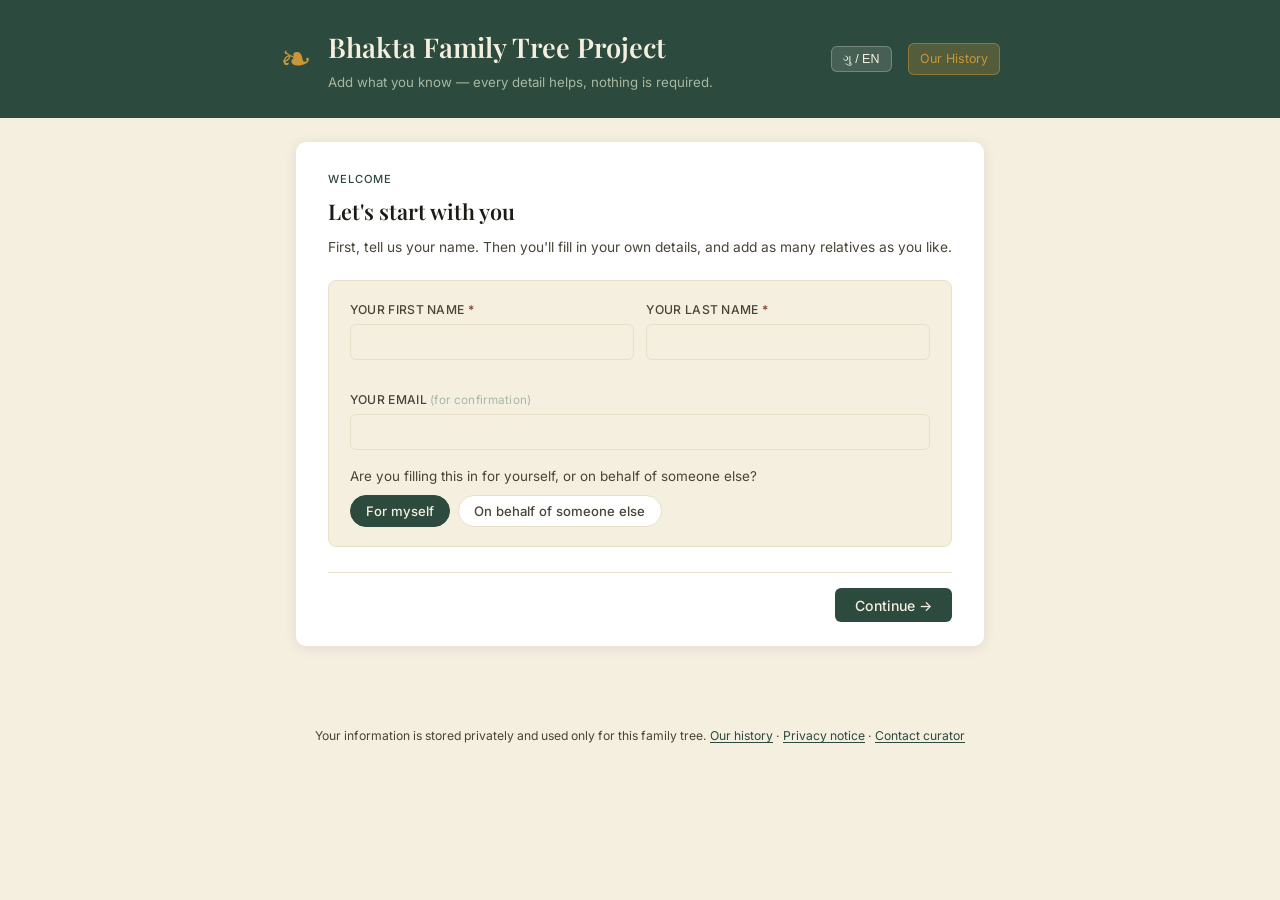
==== index.html @ 56bd611d "Update header title to 'Bhakta Family Tree Project'" ====
<!DOCTYPE html>
<html lang="en">
<head>
  <meta charset="UTF-8"/>
  <meta name="viewport" content="width=device-width,initial-scale=1.0"/>
  <title>Family Tree — Add Members</title>
  <link rel="preconnect" href="https://fonts.googleapis.com"/>
  <link href="https://fonts.googleapis.com/css2?family=Playfair+Display:wght@400;600&family=Inter:wght@300;400;500&display=swap" rel="stylesheet"/>
  <link rel="stylesheet" href="css/style.css"/>
</head>
<body>

<header class="site-header">
  <div class="header-inner">
    <div class="tree-glyph" aria-hidden="true">❧</div>
    <div class="header-text">
      <h1>Bhakta Family Tree Project</h1>
      <p class="header-sub">Add what you know — every detail helps, nothing is required.</p>
    </div>
    <button class="btn-lang" id="langToggle" onclick="toggleLang()" aria-label="Switch language">ગુ / EN</button>
    <a class="btn-history" href="history.html" target="_blank" rel="noopener" title="Learn about the Bhakta family history">Our History</a>
  </div>
</header>

<main>
<div class="form-shell">

  <!-- ══════════════════════════════════════════════════════════
       PHASE 0 — Who are you?
       Collects submitter identity + email only.
       Next step is always YOUR OWN details form.
  ══════════════════════════════════════════════════════════ -->
  <div id="phase-anchor" class="phase active">
    <div class="phase-header">
      <div class="phase-eyebrow" data-en="Welcome" data-gu="સ્વાગત">Welcome</div>
      <h2 class="phase-title" data-en="Let's start with you" data-gu="તમારાથી શરૂ કરીએ">Let's start with you</h2>
      <p class="phase-desc" data-en="First, tell us your name. Then you'll fill in your own details, and add as many relatives as you like." data-gu="પ્રથમ તમારું નામ જણાવો. પછી તમારી વિગત ભરો, અને ઘણા સ્વજન ઉમેરો.">First, tell us your name. Then you'll fill in your own details, and add as many relatives as you like.</p>
    </div>

    <div class="anchor-card">
      <div class="field-row">
        <div class="field-group">
          <label for="anchorFirst"><span data-en="Your first name" data-gu="તમારું પ્રથમ નામ">Your first name</span> <span class="req">*</span></label>
          <input type="text" id="anchorFirst" autocomplete="given-name"/>
          <span class="field-error" id="anchorFirstErr"></span>
        </div>
        <div class="field-group">
          <label for="anchorLast"><span data-en="Your last name" data-gu="અટક">Your last name</span> <span class="req">*</span></label>
          <input type="text" id="anchorLast" autocomplete="family-name"/>
          <span class="field-error" id="anchorLastErr"></span>
        </div>
      </div>
      <div class="field-group">
        <label for="anchorEmail"><span data-en="Your email" data-gu="ઈ-મેઈલ">Your email</span> <span class="hint-label" data-en="(for confirmation)" data-gu="(પુષ્ટિ માટે)">(for confirmation)</span></label>
        <input type="email" id="anchorEmail" autocomplete="email"/>
      </div>

      <div class="mode-toggle">
        <p class="toggle-label" data-en="Are you filling this in for yourself, or on behalf of someone else?" data-gu="તમે પોતે ભરો છો, કે બીજા કોઈ માટે?">Are you filling this in for yourself, or on behalf of someone else?</p>
        <div class="mode-pills">
          <button class="mode-pill active" id="pill-self"  onclick="setMode('self')"  data-en="For myself" data-gu="મારા માટે">For myself</button>
          <button class="mode-pill"        id="pill-proxy" onclick="setMode('proxy')" data-en="On behalf of someone else" data-gu="બીજા માટે">On behalf of someone else</button>
        </div>
      </div>

      <div id="proxy-panel" hidden>
        <p class="proxy-hint" data-en="Whose details will you be entering? Their name becomes the reference point for all relationships." data-gu="કોની વિગત ભરશો? તેઓ સૌ સંબંધોનો સંદર્ભ બનશે.">Whose details will you be entering? Their name becomes the reference point for all relationships.</p>
        <div class="field-row">
          <div class="field-group">
            <label for="proxyFirst" data-en="Their first name" data-gu="તેઓનું નામ">Their first name</label>
            <input type="text" id="proxyFirst"/>
          </div>
          <div class="field-group">
            <label for="proxyLast" data-en="Their last name" data-gu="તેઓની અટક">Their last name</label>
            <input type="text" id="proxyLast"/>
          </div>
        </div>
      </div>
    </div>

    <div class="phase-nav">
      <div></div>
      <button class="btn-primary" onclick="startSession()" data-en="Continue →" data-gu="આગળ →">Continue →</button>
    </div>
  </div>

  <!-- ══════════════════════════════════════════════════════════
       PHASE 1 — YOUR OWN DETAILS
       Always the first form filled. No relationship picker —
       this person IS the anchor.
  ══════════════════════════════════════════════════════════ -->
  <div id="phase-self" class="phase" hidden>
    <div class="person-form-header">
      <div class="phase-eyebrow" data-en="Step 1 of 2" data-gu="પગલું ૧ of ૨">Step 1 of 2</div>
      <h2 class="phase-title" id="selfTitle" data-en="Your own details" data-gu="તમારી વિગત">Your own details</h2>
      <p class="phase-desc" data-en="Fill in what you know about yourself. Everything is optional." data-gu="તમારા વિશે જે ખ્યાલ હોય તે ભરો. બધું વૈકલ્પિક છે.">Fill in what you know about yourself. Everything is optional.</p>
    </div>

    <div class="progress-bar"><div class="progress-fill" id="selfProgressFill" style="width:33%"></div></div>

    <form id="selfForm" novalidate>

      <!-- Self sub 1: Name + identity -->
      <div class="sub active" id="self-sub-1">
        <div class="sub-label" data-en="Your name &amp; identity" data-gu="નામ અને ઓળખ">Your name &amp; identity</div>

        <div class="field-row">
          <div class="field-group">
            <label for="sFirst" data-en="First name" data-gu="પ્રથમ નામ">First name</label>
            <input type="text" id="sFirst" autocomplete="given-name"/>
          </div>
          <div class="field-group">
            <label for="sAlias" data-en="Home / nickname" data-gu="ઘરનું નામ">Home / nickname</label>
            <input type="text" id="sAlias" placeholder="e.g. Kantu, Bobby"/>
          </div>
        </div>
        <div class="field-row">
          <div class="field-group">
            <label for="sMiddle" data-en="Middle name" data-gu="મધ્ય નામ">Middle name</label>
            <input type="text" id="sMiddle"/>
          </div>
          <div class="field-group">
            <label for="sLast" data-en="Last name" data-gu="અટક">Last name</label>
            <input type="text" id="sLast" autocomplete="family-name"/>
          </div>
        </div>
        <div class="field-row">
          <div class="field-group">
            <label for="sMaiden" data-en="Maiden / birth name" data-gu="જન્મ અટક">Maiden / birth name</label>
            <input type="text" id="sMaiden" placeholder="If different"/>
          </div>
          <div class="field-group">
            <label for="sGotra" data-en="Gotra" data-gu="ગોત્ર">Gotra</label>
            <input type="text" id="sGotra" placeholder="e.g. Kashyap" list="gotra-list-self"/>
            <datalist id="gotra-list-self">
              <option value="Kashyap"/><option value="Vasishtha"/><option value="Bharadwaj"/>
              <option value="Atri"/><option value="Vishwamitra"/><option value="Jamadagni"/>
              <option value="Gautama"/><option value="Agastya"/><option value="Gargya"/>
              <option value="Kaundinya"/><option value="Shrivatsa"/><option value="Sandilya"/>
              <option value="Mudgala"/><option value="Shandilya"/><option value="Kapila"/>
            </datalist>
          </div>
        </div>
        <div class="field-group">
          <label for="sGender" data-en="Gender" data-gu="જાતિ">Gender</label>
          <select id="sGender">
            <option value="">— prefer not to say —</option>
            <option value="female" data-en="Female" data-gu="સ્ત્રી">Female</option>
            <option value="male"   data-en="Male"   data-gu="પુરુષ">Male</option>
            <option value="nonbinary">Non-binary</option>
            <option value="other">Other</option>
          </select>
        </div>

        <div class="sub-nav"><div></div>
          <button type="button" class="btn-primary" onclick="nextSelfSub(1)"><span data-en="Continue →" data-gu="આગળ →">Continue →</span></button>
        </div>
      </div>

      <!-- Self sub 2: Dates & places -->
      <div class="sub" id="self-sub-2">
        <div class="sub-label" data-en="Dates &amp; places" data-gu="તારીખ અને સ્થળ">Dates &amp; places</div>
        <p class="sub-hint" data-en="A year alone is fine. Use 'unknown' if the date genuinely isn't known." data-gu="ફક્ત વર્ષ પૂરતું છે.">A year alone is fine.</p>

        <fieldset class="date-fieldset">
          <legend data-en="Birth" data-gu="જન્મ">Birth</legend>
          <div class="unknown-row">
            <label class="unknown-check">
              <input type="checkbox" id="sDobUnknown" onchange="toggleHide('sDobFields',this.checked)"/>
              <span data-en="Date unknown" data-gu="તારીખ અજ્ઞાત">Date unknown</span>
            </label>
          </div>
          <div id="sDobFields">
            <div class="field-row triple">
              <div class="field-group"><label data-en="Day" data-gu="દિ.">Day</label><input type="number" id="sDobDay" min="1" max="31" placeholder="DD"/></div>
              <div class="field-group"><label data-en="Month" data-gu="મહિ.">Month</label>
                <select id="sDobMonth"><option value="">Month</option>
                  <option value="01">January</option><option value="02">February</option><option value="03">March</option><option value="04">April</option>
                  <option value="05">May</option><option value="06">June</option><option value="07">July</option><option value="08">August</option>
                  <option value="09">September</option><option value="10">October</option><option value="11">November</option><option value="12">December</option>
                </select>
              </div>
              <div class="field-group"><label data-en="Year" data-gu="વર્ષ">Year</label><input type="number" id="sDobYear" min="1800" max="2025" placeholder="YYYY"/></div>
            </div>
            <div class="field-row" style="margin-top:.5rem">
              <div class="field-group"><label data-en="Or approximate age" data-gu="આશરે ઉંમર">Or approximate age</label><input type="number" id="sApproxAge" min="0" max="130" placeholder="e.g. 45"/></div>
              <div class="field-group"><label data-en="Place of birth" data-gu="જન્મ સ્થળ">Place of birth</label><input type="text" id="sBirthPlace" placeholder="City, Country"/></div>
            </div>
            <div class="field-row" style="margin-top:.5rem">
              <div class="field-group">
                <label data-en="Village / ancestral origin" data-gu="ગ્રામ / મૂળ">Village / ancestral origin</label>
                <input type="text" id="sVillageOrigin" placeholder="e.g. Chikhli, Bardoli…" autocomplete="off"/>
                <span id="sVillageOrigin-hint" class="village-hint" hidden></span>
              </div>
              <div class="field-group">
                <label data-en="Country emigrated to" data-gu="સ્થળાંતર દેશ">Country emigrated to</label>
                <select id="sCountryEmigrated">
                  <option value="">— select or type below —</option>
                  <optgroup label="Bhakta family countries">
                    <option value="India">India (stayed / returned)</option>
                    <option value="Kenya">Kenya</option>
                    <option value="Uganda">Uganda</option>
                    <option value="Tanzania">Tanzania</option>
                    <option value="Zambia">Zambia</option>
                    <option value="Malawi">Malawi</option>
                    <option value="Zimbabwe">Zimbabwe</option>
                    <option value="Mozambique">Mozambique</option>
                    <option value="South Africa">South Africa</option>
                    <option value="United Kingdom">United Kingdom</option>
                    <option value="United States">United States</option>
                    <option value="Canada">Canada</option>
                    <option value="Australia">Australia</option>
                    <option value="New Zealand">New Zealand</option>
                  </optgroup>
                  <optgroup label="Other">
                    <option value="Myanmar">Myanmar (Burma)</option>
                    <option value="Fiji">Fiji</option>
                    <option value="Trinidad and Tobago">Trinidad and Tobago</option>
                    <option value="Guyana">Guyana</option>
                    <option value="Panama">Panama</option>
                    <option value="Portugal">Portugal</option>
                    <option value="Netherlands">Netherlands</option>
                    <option value="Germany">Germany</option>
                    <option value="France">France</option>
                    <option value="Belgium">Belgium</option>
                    <option value="Switzerland">Switzerland</option>
                    <option value="UAE">UAE</option>
                    <option value="Singapore">Singapore</option>
                    <option value="Malaysia">Malaysia</option>
                    <option value="Other">Other (add in notes)</option>
                  </optgroup>
                </select>
              </div>
            </div>
          </div>
        </fieldset>

        <fieldset class="date-fieldset">
          <legend data-en="Death" data-gu="અવસાન">Death <span class="legend-hint">(leave blank if living)</span></legend>
          <div class="unknown-row">
            <label class="unknown-check">
              <input type="checkbox" id="sDodUnknown" onchange="toggleHide('sDodFields',this.checked)"/>
              <span data-en="Deceased but date unknown" data-gu="અવસાન, તારીખ અજ્ઞાત">Deceased but date unknown</span>
            </label>
          </div>
          <div id="sDodFields">
            <div class="field-row triple">
              <div class="field-group"><label data-en="Day" data-gu="દિ.">Day</label><input type="number" id="sDodDay" min="1" max="31" placeholder="DD"/></div>
              <div class="field-group"><label data-en="Month" data-gu="મહિ.">Month</label>
                <select id="sDodMonth"><option value="">Month</option>
                  <option value="01">January</option><option value="02">February</option><option value="03">March</option><option value="04">April</option>
                  <option value="05">May</option><option value="06">June</option><option value="07">July</option><option value="08">August</option>
                  <option value="09">September</option><option value="10">October</option><option value="11">November</option><option value="12">December</option>
                </select>
              </div>
              <div class="field-group"><label data-en="Year" data-gu="વર્ષ">Year</label><input type="number" id="sDodYear" min="1800" max="2025" placeholder="YYYY"/></div>
            </div>
          </div>
        </fieldset>

        <div class="sub-nav">
          <button type="button" class="btn-ghost" onclick="prevSelfSub(2)">←</button>
          <button type="button" class="btn-primary" onclick="nextSelfSub(2)"><span data-en="Continue →" data-gu="આગળ →">Continue →</span></button>
        </div>
      </div>

      <!-- Self sub 3: Family connections -->
      <div class="sub" id="self-sub-3">
        <div class="sub-label" data-en="Your immediate family" data-gu="તમારું તાત્કાલિક કુટુંબ">Your immediate family</div>
        <p class="sub-hint" data-en="Add what you know — every connection helps build the tree." data-gu="જે ખ્યાલ હોય તે ઉમેરો.">Add what you know — every connection helps build the tree.</p>

        <fieldset class="rel-fieldset">
          <legend data-en="Father" data-gu="પિતા">Father</legend>
          <div class="field-row">
            <div class="field-group"><label data-en="First name" data-gu="નામ">First name</label><input type="text" id="sFatherFirst" placeholder="e.g. Ramesh"/></div>
            <div class="field-group"><label data-en="Last name" data-gu="અટક">Last name</label><input type="text" id="sFatherLast" placeholder="e.g. Bhakta"/></div>
          </div>
          <div class="field-row">
            <div class="field-group"><label data-en="Birth year" data-gu="જન્મ વર્ષ">Birth year</label><input type="number" id="sFatherDOB" min="1800" max="2010" placeholder="YYYY"/></div>
            <div class="field-group"><label data-en="Village of origin" data-gu="ગ્રામ">Village of origin</label><input type="text" id="sFatherVillage" placeholder="e.g. Chikhli"/></div>
          </div>
        </fieldset>

        <fieldset class="rel-fieldset">
          <legend data-en="Mother" data-gu="માતા">Mother</legend>
          <div class="field-row">
            <div class="field-group"><label data-en="First name" data-gu="નામ">First name</label><input type="text" id="sMotherFirst" placeholder="e.g. Lata"/></div>
            <div class="field-group"><label data-en="Last name (married)" data-gu="અટક (લગ્ન પછી)">Last name (married)</label><input type="text" id="sMotherLast" placeholder="e.g. Bhakta"/></div>
          </div>
          <div class="field-row">
            <div class="field-group"><label data-en="Maiden name" data-gu="જન્મ અટક">Maiden name</label><input type="text" id="sMotherMaiden" placeholder="Birth surname"/></div>
            <div class="field-group"><label data-en="Birth year" data-gu="જન્મ વર્ષ">Birth year</label><input type="number" id="sMotherDOB" min="1800" max="2010" placeholder="YYYY"/></div>
          </div>
        </fieldset>

        <fieldset class="rel-fieldset">
          <legend data-en="Spouse(s) / partner(s)" data-gu="જીવનસાથી">Spouse(s) / partner(s)</legend>
          <div id="selfSpouseList"></div>
          <button type="button" class="btn-add-rel" onclick="addSelfSpouse()">+ <span data-en="Add spouse" data-gu="ઉમેરો">Add spouse</span></button>
        </fieldset>

        <fieldset class="rel-fieldset">
          <legend data-en="Children" data-gu="બાળકો">Children</legend>
          <div id="selfChildList"></div>
          <button type="button" class="btn-add-rel" onclick="addSelfChild()">+ <span data-en="Add child" data-gu="ઉમેરો">Add child</span></button>
        </fieldset>

        <div class="field-group" style="margin-top:.5rem">
          <label for="sNotes" data-en="Notes, stories, occupation…" data-gu="નોંધ, વ્યવસાય…">Notes, stories, occupation…</label>
          <textarea id="sNotes" rows="2" placeholder="Anything extra…"></textarea>
        </div>

        <div class="sub-nav">
          <button type="button" class="btn-ghost" onclick="prevSelfSub(3)">←</button>
          <button type="button" class="btn-primary" onclick="saveSelfAndContinue()">
            <span data-en="Save &amp; add relatives →" data-gu="સેવ કરો અને સ્વજન ઉમેરો →">Save &amp; add relatives →</span>
          </button>
        </div>
      </div>

    </form>

    <!-- Skip option -->
    <div class="skip-row">
      <button class="btn-skip" onclick="skipSelfAndContinue()" data-en="Skip — just add relatives" data-gu="છોડો — ફક્ત સ્વજન ઉમેરો">Skip — just add relatives</button>
    </div>
  </div>

  <!-- ══════════════════════════════════════════════════════════
       PHASE 2 — SESSION DASHBOARD
       Shows added people + controls to add more.
  ══════════════════════════════════════════════════════════ -->
  <div id="phase-session" class="phase" hidden>
    <div class="session-header">
      <div>
        <div class="phase-eyebrow" data-en="Step 2 of 2" data-gu="પગલું ૨ of ૨">Step 2 of 2</div>
        <h2 class="phase-title" id="sessionTitle">Add your relatives</h2>
      </div>
      <div class="session-header-actions">
        <button class="btn-ghost btn-sm" onclick="shiftAnchor()" data-en="Change reference" data-gu="સંદર્ભ બદલો">Change reference</button>
      </div>
    </div>

    <div id="addedTray" class="added-tray" hidden>
      <div class="tray-label" data-en="Added this session" data-gu="આ સત્રમાં ઉમેર્યા">Added this session</div>
      <div id="addedList" class="added-list"></div>
    </div>

    <div class="stub-quick">
      <details class="stub-details">
        <summary class="stub-summary" data-en="Know someone exists but don't have their details?" data-gu="કોઈ છે પણ વિગત ખબર નથી?">Know someone exists but don't have their details?</summary>
        <div class="stub-body">
          <p class="stub-hint" data-en="Add a placeholder — other relatives can fill details in later." data-gu="પ્લેસહોલ્ડર ઉમેરો.">Add a placeholder — other relatives can fill details in later.</p>
          <div class="stub-row">
            <div class="field-group" style="flex:1;margin:0"><label data-en="Name (if known)" data-gu="નામ">Name (if known)</label><input type="text" id="stubName" placeholder="e.g. Dada's brother"/></div>
            <div class="field-group" style="flex:1;margin:0"><label data-en="Relation" data-gu="સંબંધ">Relation</label><select id="stubRelKey"><option value="">— select —</option></select></div>
            <button class="btn-secondary btn-sm" onclick="addStubPerson()" data-en="Add" data-gu="ઉમેરો">Add</button>
          </div>
        </div>
      </details>
    </div>

    <div class="add-prompt">
      <p class="add-prompt-text" id="addPromptText">Who would you like to add next?</p>
      <button class="btn-add-person" onclick="openPersonForm()">
        + <span data-en="Add a family member" data-gu="સ્વજન ઉમેરો">Add a family member</span>
      </button>
    </div>

    <div class="phase-nav">
      <button class="btn-ghost" onclick="showPhase('phase-self')" data-en="← Edit my details" data-gu="← મારી વિગત સુધારો">← Edit my details</button>
      <button class="btn-primary" id="finishBtn" onclick="finishSession()" disabled>
        <span data-en="Submit all" data-gu="સબમિટ">Submit all</span> <span id="submitCount"></span>
      </button>
    </div>
  </div>

  <!-- ══════════════════════════════════════════════════════════
       PHASE 3 — PERSON FORM (relatives)
  ══════════════════════════════════════════════════════════ -->
  <div id="phase-person" class="phase" hidden>
    <div class="person-form-header">
      <button class="btn-ghost btn-sm back-btn" onclick="cancelPersonForm()">← <span data-en="Back to session" data-gu="સત્ર પર">Back to session</span></button>
      <div class="phase-eyebrow" id="personEyebrow">New family member</div>
      <h2 class="phase-title" id="personTitle" data-en="About this person" data-gu="આ વ્યક્તિ વિશે">About this person</h2>
    </div>

    <div class="progress-bar"><div class="progress-fill" id="progressFill"></div></div>

    <form id="personForm" novalidate>

      <!-- Sub 1: Relationship -->
      <div class="sub active" id="sub-1">
        <div class="sub-label">
          <span data-en="Relationship to" data-gu="સંબંધ">Relationship to</span>
          <span class="anchor-inline" id="relAnchorName"></span>
        </div>
        <p class="sub-hint" data-en="Pick the term you'd call them." data-gu="તેઓને કઈ રીતે બોલાવો?">Pick the term you'd call them.</p>

        <div class="rel-fastpath" id="relFastPath"></div>
        <button type="button" class="btn-show-more" id="showMoreBtn" onclick="toggleRelGrid()">
          <span id="showMoreLabel" data-en="Show all relationships ▾" data-gu="બધા સંબંધ ▾">Show all relationships ▾</span>
        </button>
        <div class="rel-grid-full" id="relGridFull" hidden></div>

        <div class="field-group" style="margin-top:.9rem">
          <label for="customRelation" data-en="Or describe in your own words" data-gu="પોતાના શબ્દોમાં">Or describe in your own words</label>
          <input type="text" id="customRelation" placeholder="e.g. step-sister, half-brother…"/>
        </div>

        <div class="inferred-box" id="inferredBox" hidden>
          <span class="inferred-icon">ℹ</span><span id="inferredText"></span>
        </div>

        <div class="sub-nav"><div></div>
          <button type="button" class="btn-primary" onclick="nextSub(1)"><span data-en="Continue →" data-gu="આગળ →">Continue →</span></button>
        </div>
      </div>

      <!-- Sub 2: Identity -->
      <div class="sub" id="sub-2">
        <div class="sub-label" data-en="Their name" data-gu="નામ">Their name</div>
        <div class="field-row">
          <div class="field-group">
            <label for="pFirst"><span data-en="First name" data-gu="નામ">First name</span> <span class="req">*</span></label>
            <input type="text" id="pFirst" autocomplete="off"/>
            <span class="field-error" id="pFirstErr"></span>
          </div>
          <div class="field-group">
            <label for="pAlias" data-en="Home / nickname" data-gu="ઘરનું નામ">Home / nickname</label>
            <input type="text" id="pAlias" placeholder="e.g. Ramaben, Kantu" autocomplete="off"/>
            <span class="field-hint" data-en="Don't include Bhai/Ben — those are honorifics" data-gu="ભાઈ/બેન ન ઉમેરો">Don't include Bhai/Ben — those are honorifics</span>
          </div>
        </div>
        <div class="field-row">
          <div class="field-group"><label for="pMiddle" data-en="Middle name" data-gu="મધ્ય">Middle name</label><input type="text" id="pMiddle" autocomplete="off"/></div>
          <div class="field-group"><label for="pLast" data-en="Last name" data-gu="અટક">Last name</label><input type="text" id="pLast" autocomplete="off"/></div>
        </div>
        <div class="field-row">
          <div class="field-group"><label for="pMaiden" data-en="Maiden / birth name" data-gu="જન્મ અટક">Maiden / birth name</label><input type="text" id="pMaiden" placeholder="If different" autocomplete="off"/></div>
          <div class="field-group">
            <label for="pGotra" data-en="Gotra" data-gu="ગોત્ર">Gotra</label>
            <input type="text" id="pGotra" placeholder="e.g. Kashyap" autocomplete="off" list="gotra-list"/>
            <datalist id="gotra-list">
              <option value="Kashyap"/><option value="Vasishtha"/><option value="Bharadwaj"/>
              <option value="Atri"/><option value="Vishwamitra"/><option value="Jamadagni"/>
              <option value="Gautama"/><option value="Agastya"/><option value="Gargya"/>
              <option value="Kaundinya"/><option value="Shrivatsa"/><option value="Sandilya"/>
              <option value="Mudgala"/><option value="Shandilya"/><option value="Kapila"/>
            </datalist>
            <span class="field-hint" data-en="Different gotras = definitely different families" data-gu="ભિન્ન ગોત્ર = ભિન્ન કુટુંબ">Different gotras = definitely different families</span>
          </div>
        </div>
        <div class="field-group">
          <label for="pGender" data-en="Gender" data-gu="જાતિ">Gender</label>
          <select id="pGender">
            <option value="">— unknown —</option>
            <option value="female" data-en="Female" data-gu="સ્ત્રી">Female</option>
            <option value="male"   data-en="Male"   data-gu="પુરુષ">Male</option>
            <option value="nonbinary">Non-binary</option>
            <option value="other">Other</option>
          </select>
        </div>
        <div class="sub-nav">
          <button type="button" class="btn-ghost" onclick="prevSub(2)">←</button>
          <button type="button" class="btn-primary" onclick="nextSub(2)"><span data-en="Continue →" data-gu="આગળ →">Continue →</span></button>
        </div>
      </div>

      <!-- Sub 3: Dates & places -->
      <div class="sub" id="sub-3">
        <div class="sub-label" data-en="Dates &amp; places" data-gu="તારીખ અને સ્થળ">Dates &amp; places</div>
        <fieldset class="date-fieldset">
          <legend data-en="Birth" data-gu="જન્મ">Birth</legend>
          <div class="unknown-row"><label class="unknown-check"><input type="checkbox" id="dobUnknown" onchange="toggleHide('dobFields',this.checked)"/><span data-en="Date unknown" data-gu="અજ્ઞાત">Date unknown</span></label></div>
          <div id="dobFields">
            <div class="field-row triple">
              <div class="field-group"><label data-en="Day" data-gu="દિ.">Day</label><input type="number" id="dobDay" min="1" max="31" placeholder="DD"/></div>
              <div class="field-group"><label data-en="Month" data-gu="મહિ.">Month</label>
                <select id="dobMonth"><option value="">Month</option>
                  <option value="01">January</option><option value="02">February</option><option value="03">March</option><option value="04">April</option>
                  <option value="05">May</option><option value="06">June</option><option value="07">July</option><option value="08">August</option>
                  <option value="09">September</option><option value="10">October</option><option value="11">November</option><option value="12">December</option>
                </select>
              </div>
              <div class="field-group"><label data-en="Year" data-gu="વર્ષ">Year</label><input type="number" id="dobYear" min="1800" max="2025" placeholder="YYYY"/></div>
            </div>
            <div class="field-row" style="margin-top:.5rem">
              <div class="field-group"><label data-en="Or approximate age" data-gu="આશરે ઉંમર">Or approximate age</label><input type="number" id="approxAge" min="0" max="130" placeholder="e.g. 72"/></div>
              <div class="field-group"><label data-en="Place of birth" data-gu="જન્મ સ્થળ">Place of birth</label><input type="text" id="birthPlace" placeholder="City, Country"/></div>
            </div>
            <div class="field-row" style="margin-top:.5rem">
              <div class="field-group">
                <label data-en="Village / ancestral origin" data-gu="ગ્રામ">Village / ancestral origin</label>
                <input type="text" id="villageOrigin" placeholder="e.g. Chikhli, Bardoli…" autocomplete="off"/>
                <span id="villageOrigin-hint" class="village-hint" hidden></span>
              </div>
              <div class="field-group">
                <label data-en="Country emigrated to" data-gu="સ્થળાંતર">Country emigrated to</label>
                <select id="countryEmigrated">
                  <option value="">— select or type below —</option>
                  <optgroup label="Bhakta family countries">
                    <option value="India">India (stayed / returned)</option>
                    <option value="Kenya">Kenya</option>
                    <option value="Uganda">Uganda</option>
                    <option value="Tanzania">Tanzania</option>
                    <option value="Zambia">Zambia</option>
                    <option value="Malawi">Malawi</option>
                    <option value="Zimbabwe">Zimbabwe</option>
                    <option value="Mozambique">Mozambique</option>
                    <option value="South Africa">South Africa</option>
                    <option value="United Kingdom">United Kingdom</option>
                    <option value="United States">United States</option>
                    <option value="Canada">Canada</option>
                    <option value="Australia">Australia</option>
                    <option value="New Zealand">New Zealand</option>
                  </optgroup>
                  <optgroup label="Other">
                    <option value="Myanmar">Myanmar (Burma)</option>
                    <option value="Fiji">Fiji</option>
                    <option value="Trinidad and Tobago">Trinidad and Tobago</option>
                    <option value="Guyana">Guyana</option>
                    <option value="Panama">Panama</option>
                    <option value="Portugal">Portugal</option>
                    <option value="Netherlands">Netherlands</option>
                    <option value="Germany">Germany</option>
                    <option value="France">France</option>
                    <option value="Belgium">Belgium</option>
                    <option value="Switzerland">Switzerland</option>
                    <option value="UAE">UAE</option>
                    <option value="Singapore">Singapore</option>
                    <option value="Malaysia">Malaysia</option>
                    <option value="Other">Other (add in notes)</option>
                  </optgroup>
                </select>
              </div>
            </div>
          </div>
        </fieldset>
        <fieldset class="date-fieldset">
          <legend data-en="Death" data-gu="અવસાન">Death <span class="legend-hint">(leave blank if living)</span></legend>
          <div class="unknown-row"><label class="unknown-check"><input type="checkbox" id="dodUnknown" onchange="toggleHide('dodFields',this.checked)"/><span data-en="Deceased but date unknown" data-gu="અવસાન, તારીખ અજ્ઞાત">Deceased but date unknown</span></label></div>
          <div id="dodFields">
            <div class="field-row triple">
              <div class="field-group"><label data-en="Day" data-gu="દિ.">Day</label><input type="number" id="dodDay" min="1" max="31" placeholder="DD"/></div>
              <div class="field-group"><label data-en="Month" data-gu="મહિ.">Month</label>
                <select id="dodMonth"><option value="">Month</option>
                  <option value="01">January</option><option value="02">February</option><option value="03">March</option><option value="04">April</option>
                  <option value="05">May</option><option value="06">June</option><option value="07">July</option><option value="08">August</option>
                  <option value="09">September</option><option value="10">October</option><option value="11">November</option><option value="12">December</option>
                </select>
              </div>
              <div class="field-group"><label data-en="Year" data-gu="વર્ષ">Year</label><input type="number" id="dodYear" min="1800" max="2025" placeholder="YYYY"/></div>
            </div>
          </div>
        </fieldset>
        <div class="sub-nav">
          <button type="button" class="btn-ghost" onclick="prevSub(3)">←</button>
          <button type="button" class="btn-primary" onclick="nextSub(3)"><span data-en="Continue →" data-gu="આગળ →">Continue →</span></button>
        </div>
      </div>

      <!-- Sub 4: Their family -->
      <div class="sub" id="sub-4">
        <div class="sub-label" data-en="Their immediate family" data-gu="તેઓના કુટુંબ">Their immediate family</div>
        <p class="sub-hint" data-en="Add what you know — helps connect branches." data-gu="ખ્યાલ હોય તે ઉમેરો.">Add what you know — helps connect branches.</p>

        <fieldset class="rel-fieldset">
          <legend data-en="Father" data-gu="પિતા">Father</legend>
          <div class="field-row">
            <div class="field-group"><label data-en="First name" data-gu="નામ">First name</label><input type="text" id="fatherFirst" placeholder="e.g. Ramesh"/></div>
            <div class="field-group"><label data-en="Last name" data-gu="અટક">Last name</label><input type="text" id="fatherLast" placeholder="e.g. Bhakta"/></div>
          </div>
          <div class="field-row">
            <div class="field-group"><label data-en="Birth year" data-gu="જન્મ વર્ષ">Birth year</label><input type="number" id="fatherDOB" min="1800" max="2010" placeholder="YYYY"/></div>
            <div class="field-group"><label data-en="Village of origin" data-gu="ગ્રામ">Village of origin</label><input type="text" id="fatherVillage" placeholder="e.g. Chikhli"/></div>
          </div>
        </fieldset>

        <fieldset class="rel-fieldset">
          <legend data-en="Mother" data-gu="માતા">Mother</legend>
          <div class="field-row">
            <div class="field-group"><label data-en="First name" data-gu="નામ">First name</label><input type="text" id="motherFirst" placeholder="e.g. Lata"/></div>
            <div class="field-group"><label data-en="Last name (married)" data-gu="અટક (લગ્ન)">Last name (married)</label><input type="text" id="motherLast" placeholder="e.g. Bhakta"/></div>
          </div>
          <div class="field-row">
            <div class="field-group"><label data-en="Maiden name" data-gu="જન્મ અટક">Maiden name</label><input type="text" id="motherMaiden" placeholder="Birth surname"/></div>
            <div class="field-group"><label data-en="Birth year" data-gu="જન્મ વર્ષ">Birth year</label><input type="number" id="motherDOB" min="1800" max="2010" placeholder="YYYY"/></div>
          </div>
        </fieldset>

        <fieldset class="rel-fieldset">
          <legend data-en="Spouse(s) / partner(s)" data-gu="જીવનસાથી">Spouse(s) / partner(s)</legend>
          <div id="spouseList"></div>
          <button type="button" class="btn-add-rel" onclick="addSpouse()">+ <span data-en="Add spouse" data-gu="ઉમેરો">Add spouse</span></button>
        </fieldset>

        <fieldset class="rel-fieldset">
          <legend data-en="Children" data-gu="બાળકો">Children</legend>
          <div id="childList"></div>
          <button type="button" class="btn-add-rel" onclick="addChild()">+ <span data-en="Add child" data-gu="ઉમેરો">Add child</span></button>
        </fieldset>

        <div class="sub-nav">
          <button type="button" class="btn-ghost" onclick="prevSub(4)">←</button>
          <button type="button" class="btn-primary" onclick="nextSub(4)"><span data-en="Continue →" data-gu="આગળ →">Continue →</span></button>
        </div>
      </div>

      <!-- Sub 5: Notes & save -->
      <div class="sub" id="sub-5">
        <div class="sub-label" data-en="Review &amp; save" data-gu="ચકાસો">Review &amp; save</div>
        <div class="field-group">
          <label for="pNotes" data-en="Notes, stories, occupation…" data-gu="નોંધ…">Notes, stories, occupation…</label>
          <textarea id="pNotes" rows="3" placeholder="Anything extra you remember…"></textarea>
        </div>
        <div class="person-summary" id="personSummary"></div>
        <div class="sub-nav save-nav">
          <button type="button" class="btn-ghost" onclick="prevSub(5)">←</button>
          <div class="save-btns">
            <button type="button" class="btn-secondary" onclick="saveAndAnother()"><span data-en="Save &amp; add another" data-gu="સેવ &amp; બીજું">Save &amp; add another</span></button>
            <button type="button" class="btn-primary"   onclick="saveAndReturn()"><span data-en="Save &amp; return" data-gu="સેવ &amp; પાછળ">Save &amp; return</span></button>
          </div>
        </div>
      </div>

    </form>
  </div>

  <!-- ══════════════════════════════════════════════════════════
       PHASE 4 — SHIFT ANCHOR
  ══════════════════════════════════════════════════════════ -->
  <div id="phase-shift" class="phase" hidden>
    <div class="phase-header">
      <div class="phase-eyebrow" data-en="Change reference person" data-gu="સંદર્ભ બદલો">Change reference person</div>
      <h2 class="phase-title" data-en="Whose relatives are you adding next?" data-gu="હવે કોના સ્વજન?">Whose relatives are you adding next?</h2>
    </div>
    <div id="shiftList" class="shift-list"></div>
    <div class="shift-or" data-en="or type a new name" data-gu="અથવા નવું નામ">or type a new name</div>
    <div class="field-row">
      <div class="field-group"><label for="shiftFirst" data-en="First name" data-gu="નામ">First name</label><input type="text" id="shiftFirst"/></div>
      <div class="field-group"><label for="shiftLast"  data-en="Last name"  data-gu="અટક">Last name</label><input type="text" id="shiftLast"/></div>
    </div>
    <div class="phase-nav">
      <button class="btn-ghost" onclick="showPhase('phase-session')"><span data-en="← Cancel" data-gu="← રદ">← Cancel</span></button>
      <button class="btn-primary" onclick="confirmShift()"><span data-en="Use this person →" data-gu="વાપરો →">Use this person →</span></button>
    </div>
  </div>

  <!-- ══════════════════════════════════════════════════════════
       PHASE 5 — SUBMITTING
  ══════════════════════════════════════════════════════════ -->
  <div id="phase-submitting" class="phase" hidden>
    <div class="submitting-inner">
      <div class="spinner"></div>
      <p id="submittingMsg">Sending entries…</p>
    </div>
  </div>

  <!-- ══════════════════════════════════════════════════════════
       PHASE 6 — SUCCESS
  ══════════════════════════════════════════════════════════ -->
  <div id="phase-success" class="phase" hidden>
    <div class="success-panel">
      <div class="success-glyph">✦</div>
      <h2 data-en="Added to the tree" data-gu="ઝાડ સાથે જોડ્યા">Added to the tree</h2>
      <p id="successMsg"></p>
      <button class="btn-primary" onclick="startOver()" data-en="Start a new session" data-gu="નવું સત્ર">Start a new session</button>
    </div>
  </div>

</div><!-- /form-shell -->
</main>

<footer class="site-footer">
  <p>Your information is stored privately and used only for this family tree.
  <a href="history.html" target="_blank" rel="noopener">Our history</a> ·
  <a href="PRIVACY.md" target="_blank" rel="noopener">Privacy notice</a> ·
  <a href="mailto:bhakta.family.tree@gmail.com">Contact curator</a></p>
</footer>

<script src="js/relations.js"></script>
<script src="js/villages.js"></script>
<script src="js/storage.js"></script>
<script src="js/session.js"></script>
</body>
</html>
---- css/style.css ----
/* Family Tree v4 — Full stylesheet */
:root {
  --parchment:#F5EFE0; --parchment-d:#E8DFC8;
  --ink:#1C1A14; --ink-soft:#4A4438;
  --forest:#2D4A3E; --forest-l:#3D6254;
  --rust:#8B3A2A; --rust-l:#B04E3A;
  --gold:#C8973A; --mist:#A8B8A0;
  --error:#C0392B; --success:#1D9E75;
  --radius:6px; --shadow:0 2px 14px rgba(28,26,20,.09); --t:.17s ease;
}
*,*::before,*::after{box-sizing:border-box;margin:0;padding:0}
body{font-family:'Inter',sans-serif;font-size:15px;line-height:1.6;color:var(--ink);background:var(--parchment);min-height:100vh}

/* Header */
.site-header{background:var(--forest);color:var(--parchment);padding:1.6rem 1.4rem}
.header-inner{max-width:720px;margin:0 auto;display:flex;align-items:center;gap:1rem}
.tree-glyph{font-size:2.4rem;color:var(--gold);flex-shrink:0}
.header-text{flex:1}
h1{font-family:'Playfair Display',serif;font-size:1.7rem;font-weight:600;color:var(--parchment)}
.header-sub{font-size:.83rem;color:var(--mist);margin-top:.15rem}
.btn-lang{background:rgba(255,255,255,.12);border:1px solid rgba(255,255,255,.25);color:var(--parchment);border-radius:var(--radius);padding:.3rem .7rem;font-size:.78rem;cursor:pointer;transition:background var(--t)}
.btn-lang:hover{background:rgba(255,255,255,.2)}
.btn-history{background:rgba(200,151,58,.25);border:1px solid rgba(200,151,58,.5);color:var(--gold);border-radius:var(--radius);padding:.3rem .7rem;font-size:.78rem;text-decoration:none;white-space:nowrap;transition:background var(--t)}
.btn-history:hover{background:rgba(200,151,58,.4)}

/* Shell */
main{max-width:720px;margin:1.5rem auto 4rem;padding:0 1rem}
.form-shell{background:#fff;border-radius:10px;box-shadow:var(--shadow);overflow:hidden}

/* Phases */
.phase{display:none;padding:1.8rem 2rem 1.5rem;animation:fadeIn .2s ease}
.phase.active{display:block}
.phase[hidden]{display:none !important}
@keyframes fadeIn{from{opacity:0;transform:translateY(5px)}to{opacity:1;transform:none}}
.phase-eyebrow{font-size:.7rem;font-weight:500;letter-spacing:.08em;text-transform:uppercase;color:var(--forest);margin-bottom:.3rem}
.phase-title{font-family:'Playfair Display',serif;font-size:1.35rem;font-weight:600;color:var(--ink);margin-bottom:.45rem}
.phase-desc{font-size:.86rem;color:var(--ink-soft);margin-bottom:1.4rem}
.phase-header{margin-bottom:1.3rem}
.phase-nav{display:flex;justify-content:space-between;align-items:center;margin-top:1.6rem;padding-top:.9rem;border-top:.5px solid var(--parchment-d)}

/* Fields */
.field-group{display:flex;flex-direction:column;gap:.25rem;margin-bottom:.9rem}
.field-row{display:grid;grid-template-columns:1fr 1fr;gap:.8rem}
.field-row.triple{grid-template-columns:1fr 2fr 1.4fr}
label{font-size:.76rem;font-weight:500;color:var(--ink-soft);letter-spacing:.025em;text-transform:uppercase}
.hint-label{text-transform:none;font-weight:400;font-size:.73rem;color:var(--mist)}
.req{color:var(--rust)}
.field-hint{font-size:.73rem;color:var(--mist);margin-top:.1rem;font-style:italic}
input[type=text],input[type=email],input[type=number],select,textarea{
  padding:.5rem .75rem;border:1px solid var(--parchment-d);border-radius:var(--radius);
  font-family:'Inter',sans-serif;font-size:.92rem;color:var(--ink);background:var(--parchment);
  transition:border-color var(--t),box-shadow var(--t);width:100%}
input::placeholder,textarea::placeholder{color:#bbb;font-style:italic}
input:focus,select:focus,textarea:focus{outline:none;border-color:var(--forest);box-shadow:0 0 0 3px rgba(45,74,62,.1);background:#fff}
input.invalid{border-color:var(--error)}
.field-error{font-size:.75rem;color:var(--error);min-height:1em}
textarea{resize:vertical;min-height:76px}
select{cursor:pointer;appearance:none;background-image:url("data:image/svg+xml,%3Csvg xmlns='http://www.w3.org/2000/svg' width='12' height='8'%3E%3Cpath d='M1 1l5 5 5-5' stroke='%234A4438' stroke-width='1.5' fill='none' stroke-linecap='round'/%3E%3C/svg%3E");background-repeat:no-repeat;background-position:right .7rem center;padding-right:1.8rem}
fieldset{border:1px solid var(--parchment-d);border-radius:var(--radius);padding:.85rem .95rem .7rem;margin-bottom:1rem}
legend{font-size:.75rem;font-weight:600;text-transform:uppercase;letter-spacing:.05em;color:var(--forest);padding:0 .3rem}
.legend-hint{font-weight:400;text-transform:none;font-size:.73rem;color:var(--ink-soft)}

/* Buttons */
.btn-primary{font-family:'Inter',sans-serif;font-size:.88rem;font-weight:500;padding:.55rem 1.25rem;border-radius:var(--radius);border:none;cursor:pointer;background:var(--forest);color:var(--parchment);transition:background var(--t)}
.btn-primary:hover:not(:disabled){background:var(--forest-l)}
.btn-primary:disabled{opacity:.5;cursor:not-allowed}
.btn-secondary{font-family:'Inter',sans-serif;font-size:.88rem;font-weight:500;padding:.55rem 1.25rem;border-radius:var(--radius);border:1px solid var(--forest);cursor:pointer;background:transparent;color:var(--forest);transition:background var(--t)}
.btn-secondary:hover{background:rgba(45,74,62,.07)}
.btn-ghost{font-family:'Inter',sans-serif;font-size:.85rem;padding:.5rem .85rem;border-radius:var(--radius);border:1px solid var(--parchment-d);cursor:pointer;background:none;color:var(--ink-soft);transition:border-color var(--t),color var(--t)}
.btn-ghost:hover{border-color:var(--forest);color:var(--forest)}
.btn-sm{font-size:.8rem;padding:.36rem .7rem}

/* Anchor card */
.anchor-card{background:var(--parchment);border:1px solid var(--parchment-d);border-radius:8px;padding:1.2rem 1.3rem;margin-bottom:1.3rem}
.mode-toggle{margin-top:1rem}
.toggle-label{font-size:.84rem;color:var(--ink-soft);margin-bottom:.5rem}
.mode-pills{display:flex;gap:.5rem;flex-wrap:wrap}
.mode-pill{font-family:'Inter',sans-serif;font-size:.82rem;font-weight:500;padding:.42rem .95rem;border-radius:20px;border:1px solid var(--parchment-d);background:#fff;color:var(--ink-soft);cursor:pointer;transition:all var(--t)}
.mode-pill.active{background:var(--forest);color:var(--parchment);border-color:var(--forest)}
#proxy-panel{margin-top:.9rem;padding-top:.9rem;border-top:1px dashed var(--parchment-d)}
.proxy-hint{font-size:.82rem;color:var(--ink-soft);margin-bottom:.7rem;font-style:italic}
.self-submit-panel{margin-top:.9rem;padding:.7rem .9rem;background:rgba(45,74,62,.05);border:1px solid rgba(45,74,62,.18);border-radius:var(--radius)}
.self-submit-check{display:flex;align-items:center;gap:.55rem;cursor:pointer;font-size:.88rem;color:var(--ink);font-weight:500}
.self-submit-check input{cursor:pointer;accent-color:var(--forest);width:16px;height:16px;flex-shrink:0}
.self-submit-hint{font-size:.78rem;color:var(--ink-soft);margin-top:.35rem;padding-left:1.5rem;font-style:italic}

/* Session */
.session-header{display:flex;justify-content:space-between;align-items:flex-start;margin-bottom:1.2rem;gap:.8rem}
.session-header-actions{flex-shrink:0;padding-top:.2rem}
.added-tray{margin-bottom:1.1rem}
.tray-label{font-size:.69rem;font-weight:500;letter-spacing:.06em;text-transform:uppercase;color:var(--ink-soft);margin-bottom:.5rem}
.added-list{display:flex;flex-direction:column;gap:.4rem}
.person-chip{display:flex;align-items:center;gap:.7rem;padding:.55rem .8rem;background:var(--parchment);border:1px solid var(--parchment-d);border-radius:var(--radius);font-size:.85rem}
.person-chip.is-stub{opacity:.75;border-style:dashed}
.chip-name{font-weight:500;flex:1}
.chip-stub-label{font-size:.72rem;color:var(--ink-soft);font-style:italic}
.chip-rel{font-size:.75rem;color:var(--forest);background:rgba(45,74,62,.09);padding:.15rem .55rem;border-radius:10px;white-space:nowrap}
.chip-edit{background:none;border:none;cursor:pointer;color:var(--ink-soft);font-size:.78rem;padding:.15rem .35rem;border-radius:4px}
.chip-edit:hover{color:var(--rust)}

/* Stub quick-add */
.stub-quick{margin-bottom:1rem}
.stub-details{border:1px dashed var(--parchment-d);border-radius:var(--radius)}
.stub-summary{padding:.6rem .85rem;font-size:.84rem;color:var(--ink-soft);cursor:pointer;list-style:none;user-select:none}
.stub-summary::-webkit-details-marker{display:none}
.stub-body{padding:.7rem .85rem;border-top:1px dashed var(--parchment-d)}
.stub-hint{font-size:.8rem;color:var(--ink-soft);margin-bottom:.7rem;font-style:italic}
.stub-row{display:flex;gap:.6rem;align-items:flex-end;flex-wrap:wrap}

/* Add prompt */
.add-prompt{border:1.5px dashed var(--parchment-d);border-radius:8px;padding:1.4rem;text-align:center;margin-bottom:1.1rem}
.add-prompt-text{font-size:.88rem;color:var(--ink-soft);margin-bottom:.8rem}
.btn-add-person{font-family:'Inter',sans-serif;font-size:.9rem;font-weight:500;padding:.58rem 1.3rem;border-radius:var(--radius);border:none;cursor:pointer;background:var(--rust);color:#fff;transition:background var(--t)}
.btn-add-person:hover{background:var(--rust-l)}

/* Sub-sections */
.progress-bar{height:3px;background:var(--parchment-d);margin-bottom:1.3rem}
.progress-fill{height:100%;background:linear-gradient(90deg,var(--forest),var(--gold));width:20%;transition:width .3s ease}
.sub{display:none;animation:fadeIn .2s ease}
.sub.active{display:block}
.sub-label{font-family:'Playfair Display',serif;font-size:1.1rem;font-weight:600;color:var(--forest);margin-bottom:.8rem;padding-bottom:.4rem;border-bottom:1px solid var(--parchment-d)}
.anchor-inline{color:var(--rust)}
.sub-hint{font-size:.82rem;color:var(--ink-soft);margin-bottom:.9rem;font-style:italic}
.sub-nav{display:flex;justify-content:space-between;align-items:center;margin-top:1.3rem;padding-top:.8rem;border-top:.5px solid var(--parchment-d)}
.save-nav{flex-wrap:wrap;gap:.5rem}
.save-btns{display:flex;gap:.5rem;flex-wrap:wrap}
.person-form-header{margin-bottom:.9rem}
.back-btn{margin-bottom:.6rem;display:inline-flex;align-items:center;gap:.3rem}

/* Relation picker */
.rel-fastpath{display:grid;grid-template-columns:repeat(3,1fr);gap:.45rem;margin-bottom:.6rem}
.rel-card{border:1px solid var(--parchment-d);border-radius:var(--radius);padding:.6rem .7rem;cursor:pointer;background:var(--parchment);transition:border-color var(--t),background var(--t);user-select:none}
.rel-card:hover{border-color:var(--forest);background:rgba(45,74,62,.04)}
.rel-card.selected{border-color:var(--forest);background:rgba(45,74,62,.1)}
.rc-term{font-size:.88rem;font-weight:500;color:var(--ink)}
.rel-card.selected .rc-term{color:var(--forest)}
.rc-gu{font-size:.75rem;color:var(--forest);opacity:.8}
.rc-gloss{font-size:.72rem;color:var(--ink-soft);margin-top:1px}
.branch-dot{display:inline-block;width:7px;height:7px;border-radius:50%;margin-right:3px;vertical-align:middle}
.dot-m{background:#1D9E75}.dot-p{background:#185FA5}.dot-i{background:#BA7517}.dot-d{background:#888780}
.btn-show-more{background:none;border:none;font-size:.8rem;color:var(--forest);cursor:pointer;padding:.3rem 0;text-decoration:underline;text-underline-offset:2px}
.rel-grid-full{margin-top:.7rem;display:flex;flex-direction:column;gap:.9rem}
.rel-group-head{font-size:.7rem;font-weight:600;letter-spacing:.06em;text-transform:uppercase;color:var(--ink-soft);margin-bottom:.4rem}
.rel-group-sub{font-weight:400;font-size:.69rem;color:var(--mist);margin-left:.3rem}
.rel-group-cards{display:grid;grid-template-columns:repeat(auto-fill,minmax(140px,1fr));gap:.4rem}
.inferred-box{display:flex;align-items:center;gap:.6rem;background:rgba(45,74,62,.06);border:1px solid rgba(45,74,62,.18);border-radius:var(--radius);padding:.55rem .8rem;font-size:.82rem;color:var(--forest);margin-top:.7rem}
.inferred-icon{font-style:normal;flex-shrink:0}

/* Dynamic rows */
.dyn-row{display:grid;grid-template-columns:1fr 1fr auto;gap:.5rem;align-items:end;margin-bottom:.55rem}
.dyn-row .field-group{margin:0}
.btn-remove-rel{background:none;border:1px solid var(--parchment-d);border-radius:var(--radius);color:var(--rust);cursor:pointer;padding:.44rem .58rem;transition:background var(--t),color var(--t)}
.btn-remove-rel:hover{background:var(--rust);color:#fff;border-color:var(--rust)}
.btn-add-rel{background:none;border:1px dashed var(--forest-l);border-radius:var(--radius);color:var(--forest);cursor:pointer;font-size:.82rem;font-weight:500;padding:.4rem .8rem;margin-top:.25rem;transition:background var(--t)}
.btn-add-rel:hover{background:rgba(45,74,62,.07)}

/* Unknown checkbox */
.unknown-row{margin-bottom:.6rem}
.unknown-check{display:flex;align-items:center;gap:.5rem;font-size:.82rem;color:var(--ink-soft);cursor:pointer}
.unknown-check input{cursor:pointer;accent-color:var(--forest)}

/* Village hint */
.village-hint{font-size:.74rem;color:var(--forest);background:rgba(45,74,62,.07);border-radius:4px;padding:.18rem .5rem;display:block;margin-top:.15rem}

/* Person summary */
.person-summary{background:var(--parchment);border:1px solid var(--parchment-d);border-radius:var(--radius);padding:.75rem .9rem;font-size:.83rem;color:var(--ink-soft);margin-bottom:.5rem;line-height:1.75}
.person-summary strong{color:var(--ink);font-weight:500}
.person-summary:empty{display:none}

/* Shift anchor */
.shift-list{display:flex;flex-direction:column;gap:.4rem;margin-bottom:.9rem}
.shift-card{display:flex;align-items:center;gap:.7rem;padding:.62rem .9rem;border:1px solid var(--parchment-d);border-radius:var(--radius);cursor:pointer;background:var(--parchment);transition:border-color var(--t),background var(--t)}
.shift-card:hover,.shift-card.selected{border-color:var(--forest);background:rgba(45,74,62,.07)}
.shift-card-name{font-weight:500;flex:1}
.shift-card-meta{font-size:.76rem;color:var(--ink-soft)}
.shift-or{font-size:.76rem;color:var(--ink-soft);text-align:center;margin:.7rem 0;position:relative}
.shift-or::before,.shift-or::after{content:'';position:absolute;top:50%;width:38%;height:.5px;background:var(--parchment-d)}
.shift-or::before{left:0}.shift-or::after{right:0}

/* Submitting / Success */
.submitting-inner{display:flex;flex-direction:column;align-items:center;gap:1rem;padding:2.5rem;text-align:center;color:var(--ink-soft);font-size:.88rem}
.spinner{width:30px;height:30px;border:2.5px solid var(--parchment-d);border-top-color:var(--forest);border-radius:50%;animation:spin .7s linear infinite}
@keyframes spin{to{transform:rotate(360deg)}}
.success-panel{text-align:center;padding:2.5rem 1.5rem}
.success-glyph{font-size:2rem;color:var(--gold);margin-bottom:.7rem}
.success-panel h2{font-family:'Playfair Display',serif;font-size:1.45rem;color:var(--forest);margin-bottom:.55rem}
.success-panel p{color:var(--ink-soft);margin-bottom:1.3rem}

/* Skip row */
.skip-row{text-align:center;padding:.6rem 0 .2rem}
.btn-skip{background:none;border:none;font-size:.82rem;color:var(--ink-soft);cursor:pointer;text-decoration:underline;text-underline-offset:2px}
.btn-skip:hover{color:var(--forest)}

/* Footer */
.site-footer {
  max-width: 720px;
  margin: 0 auto;
  padding: 1rem 1rem 2rem;
  text-align: center;
  font-size: 0.76rem;
  color: var(--ink-soft);
}
.site-footer a { color: var(--forest); text-decoration: underline; text-underline-offset: 2px; }
.site-footer a:hover { color: var(--forest-l); }

/* Responsive */
@media(max-width:560px){
  .phase{padding:1.3rem 1rem 1.1rem}
  .field-row,.field-row.triple{grid-template-columns:1fr}
  .dyn-row{grid-template-columns:1fr auto}
  .rel-fastpath{grid-template-columns:1fr 1fr}
  .rel-group-cards{grid-template-columns:1fr 1fr}
  .save-btns{flex-direction:column}
  .session-header{flex-direction:column}
  .stub-row{flex-direction:column}
}
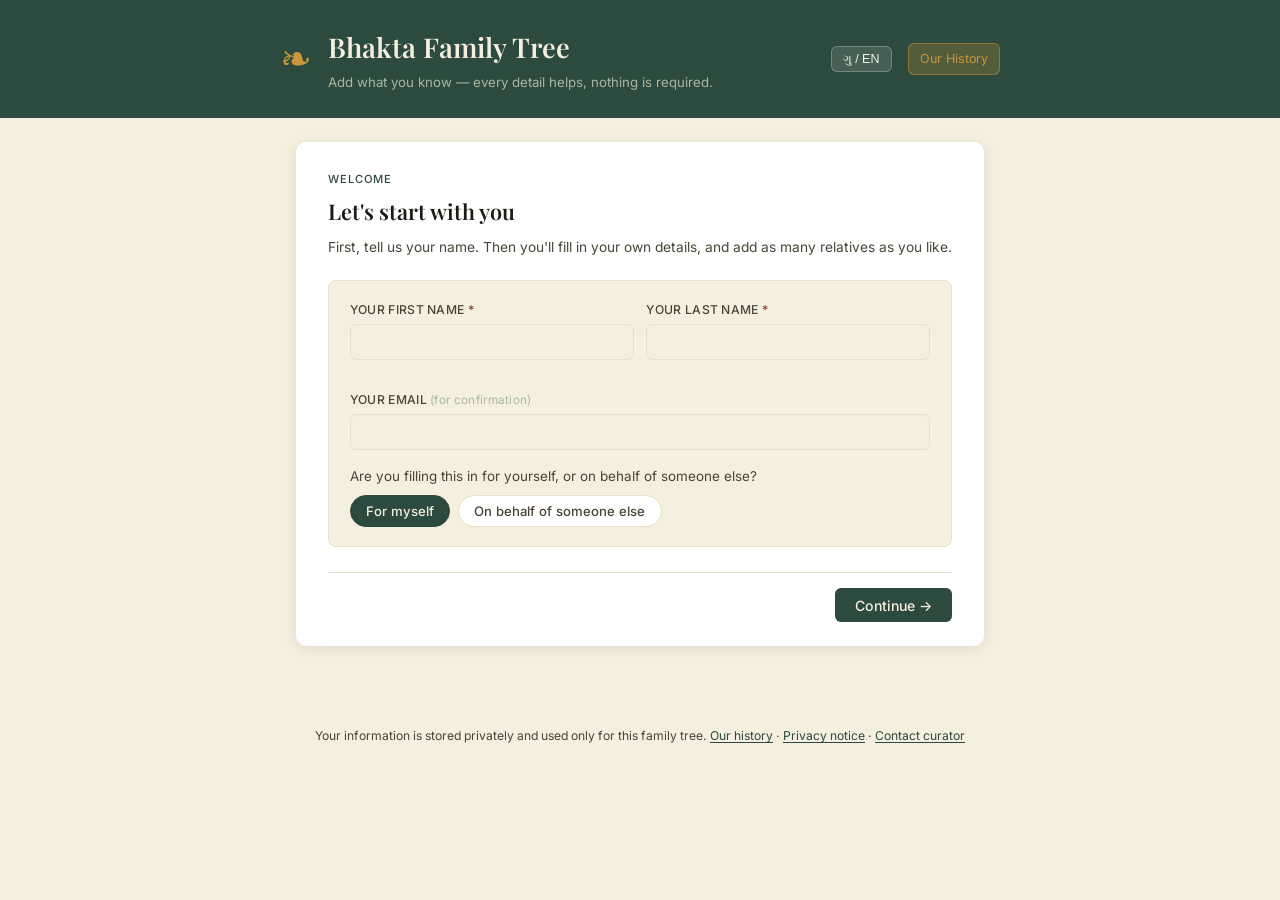
==== commit 20e26dc6: "update names" ====
--- a/index.html
+++ b/index.html
@@ -3,7 +3,7 @@
 <head>
   <meta charset="UTF-8"/>
   <meta name="viewport" content="width=device-width,initial-scale=1.0"/>
-  <title>Family Tree — Add Members</title>
+  <title>Bhakta Family Tree — Add Members</title>
   <link rel="preconnect" href="https://fonts.googleapis.com"/>
   <link href="https://fonts.googleapis.com/css2?family=Playfair+Display:wght@400;600&family=Inter:wght@300;400;500&display=swap" rel="stylesheet"/>
   <link rel="stylesheet" href="css/style.css"/>
@@ -14,7 +14,7 @@
   <div class="header-inner">
     <div class="tree-glyph" aria-hidden="true">❧</div>
     <div class="header-text">
-      <h1>Bhakta Family Tree Project</h1>
+      <h1>Bhakta Family Tree</h1>
       <p class="header-sub">Add what you know — every detail helps, nothing is required.</p>
     </div>
     <button class="btn-lang" id="langToggle" onclick="toggleLang()" aria-label="Switch language">ગુ / EN</button>
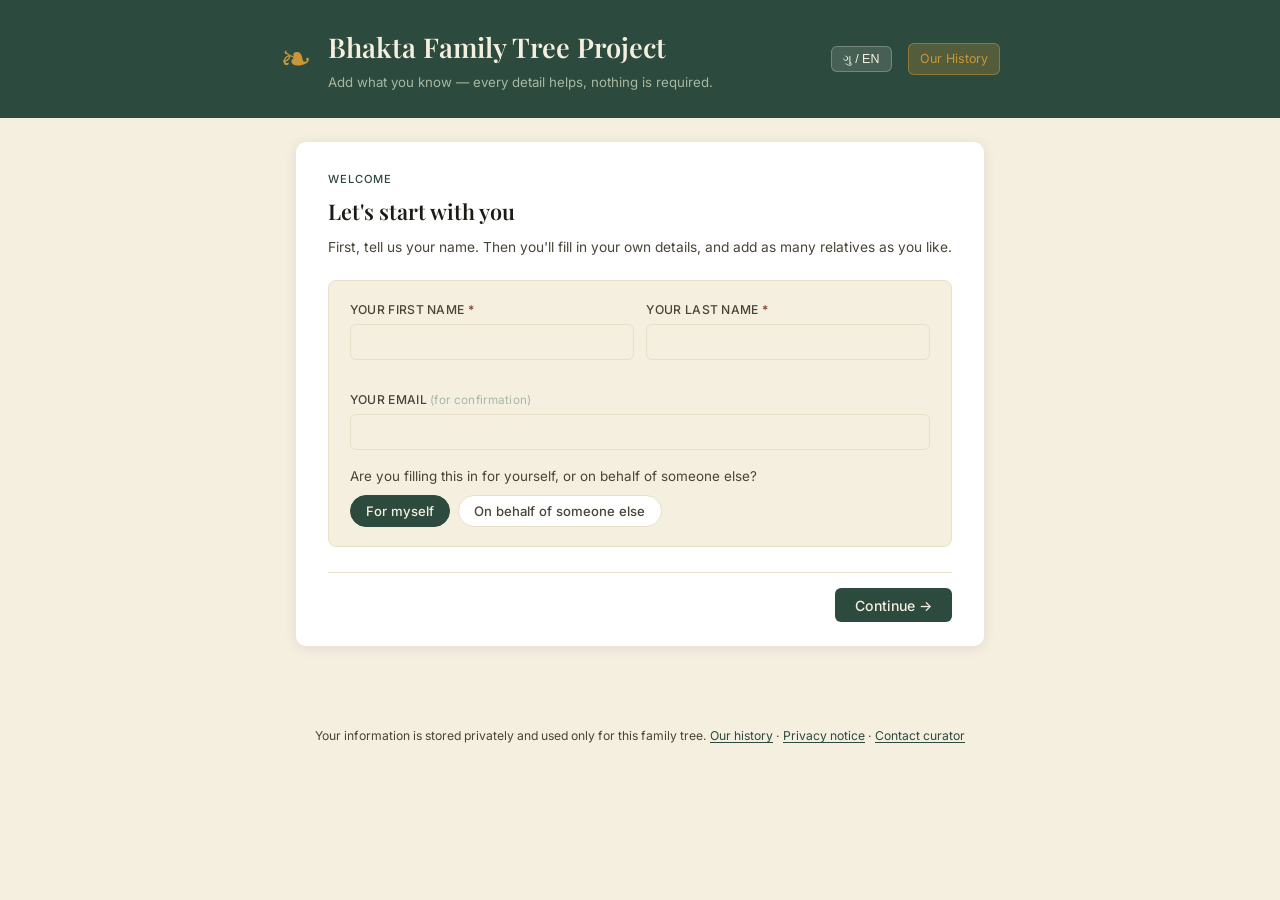
==== commit a88d3710: "Update header title to 'Bhakta Family Tree Project'" ====
--- a/index.html
+++ b/index.html
@@ -14,7 +14,7 @@
   <div class="header-inner">
     <div class="tree-glyph" aria-hidden="true">❧</div>
     <div class="header-text">
-      <h1>Bhakta Family Tree</h1>
+      <h1>Bhakta Family Tree Project</h1>
       <p class="header-sub">Add what you know — every detail helps, nothing is required.</p>
     </div>
     <button class="btn-lang" id="langToggle" onclick="toggleLang()" aria-label="Switch language">ગુ / EN</button>
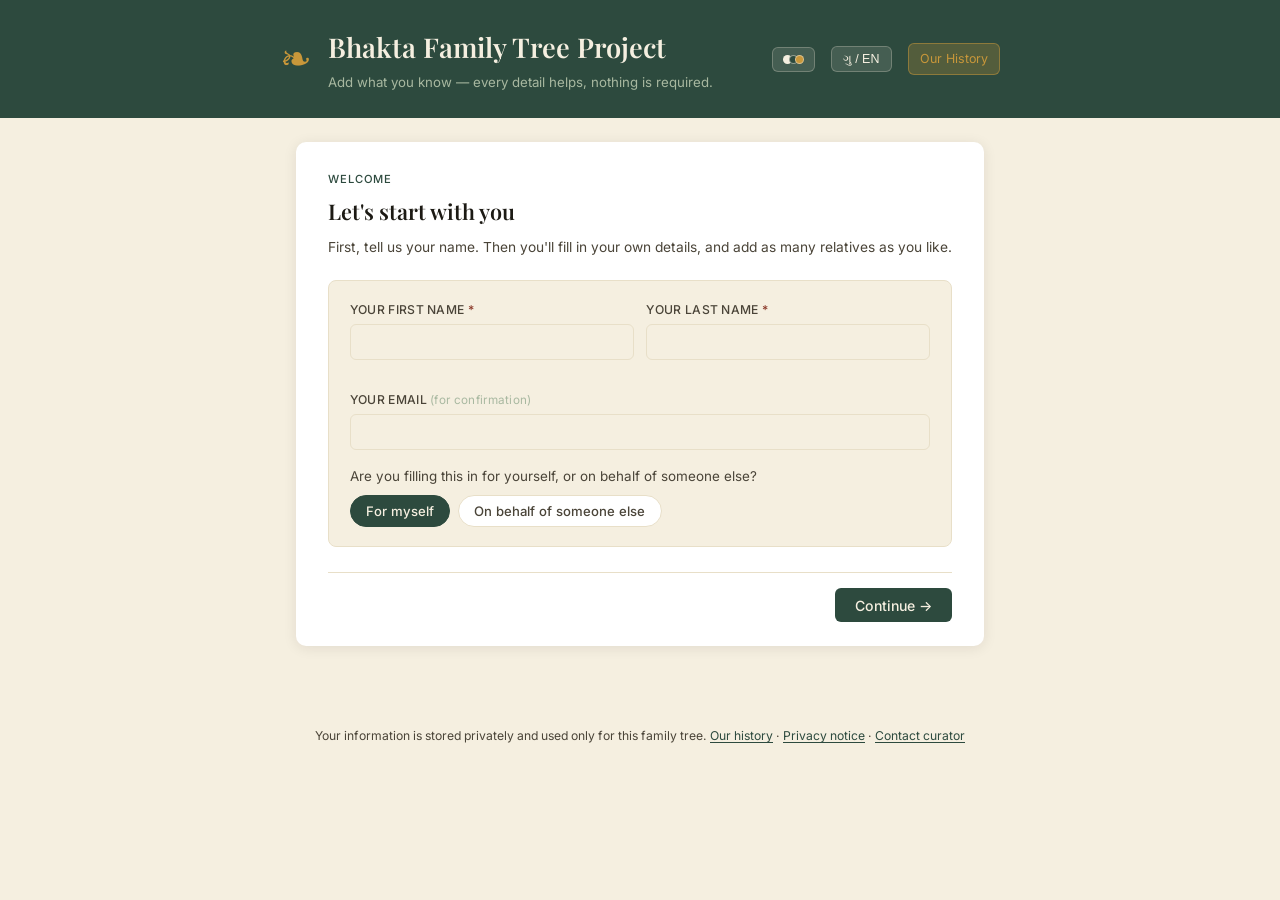
==== commit 5a1547c4: "Add customizable colour schemes with presets, swatches and hex input Adds js/theme.js, loaded on eve" ====
--- a/index.html
+++ b/index.html
@@ -3,6 +3,7 @@
 <head>
   <meta charset="UTF-8"/>
   <meta name="viewport" content="width=device-width,initial-scale=1.0"/>
+  <script src="js/theme.js"></script>
   <title>Bhakta Family Tree — Add Members</title>
   <link rel="preconnect" href="https://fonts.googleapis.com"/>
   <link href="https://fonts.googleapis.com/css2?family=Playfair+Display:wght@400;600&family=Inter:wght@300;400;500&display=swap" rel="stylesheet"/>
@@ -17,6 +18,7 @@
       <h1>Bhakta Family Tree Project</h1>
       <p class="header-sub">Add what you know — every detail helps, nothing is required.</p>
     </div>
+    <span data-theme-slot></span>
     <button class="btn-lang" id="langToggle" onclick="toggleLang()" aria-label="Switch language">ગુ / EN</button>
     <a class="btn-history" href="history.html" target="_blank" rel="noopener" title="Learn about the Bhakta family history">Our History</a>
   </div>
--- a/css/style.css
+++ b/css/style.css
@@ -5,6 +5,7 @@
   --forest:#2D4A3E; --forest-l:#3D6254;
   --rust:#8B3A2A; --rust-l:#B04E3A;
   --gold:#C8973A; --mist:#A8B8A0;
+  --surface:#FFFFFF; --forest-bg:#2D4A3E; --on-primary:#F5EFE0; --on-primary-soft:#A8B8A0; --on-accent:#FFFFFF; --on-secondary:#FFFFFF;
   --error:#C0392B; --success:#1D9E75;
   --radius:6px; --shadow:0 2px 14px rgba(28,26,20,.09); --t:.17s ease;
 }
@@ -12,20 +13,20 @@
 body{font-family:'Inter',sans-serif;font-size:15px;line-height:1.6;color:var(--ink);background:var(--parchment);min-height:100vh}
 
 /* Header */
-.site-header{background:var(--forest);color:var(--parchment);padding:1.6rem 1.4rem}
+.site-header{background:var(--forest-bg);color:var(--on-primary);padding:1.6rem 1.4rem}
 .header-inner{max-width:720px;margin:0 auto;display:flex;align-items:center;gap:1rem}
 .tree-glyph{font-size:2.4rem;color:var(--gold);flex-shrink:0}
 .header-text{flex:1}
-h1{font-family:'Playfair Display',serif;font-size:1.7rem;font-weight:600;color:var(--parchment)}
-.header-sub{font-size:.83rem;color:var(--mist);margin-top:.15rem}
-.btn-lang{background:rgba(255,255,255,.12);border:1px solid rgba(255,255,255,.25);color:var(--parchment);border-radius:var(--radius);padding:.3rem .7rem;font-size:.78rem;cursor:pointer;transition:background var(--t)}
-.btn-lang:hover{background:rgba(255,255,255,.2)}
-.btn-history{background:rgba(200,151,58,.25);border:1px solid rgba(200,151,58,.5);color:var(--gold);border-radius:var(--radius);padding:.3rem .7rem;font-size:.78rem;text-decoration:none;white-space:nowrap;transition:background var(--t)}
-.btn-history:hover{background:rgba(200,151,58,.4)}
+h1{font-family:'Playfair Display',serif;font-size:1.7rem;font-weight:600;color:var(--on-primary)}
+.header-sub{font-size:.83rem;color:var(--on-primary-soft);margin-top:.15rem}
+.btn-lang{background:color-mix(in srgb,var(--on-primary) 12%,transparent);border:1px solid color-mix(in srgb,var(--on-primary) 25%,transparent);color:var(--on-primary);border-radius:var(--radius);padding:.3rem .7rem;font-size:.78rem;cursor:pointer;transition:background var(--t)}
+.btn-lang:hover{background:color-mix(in srgb,var(--on-primary) 20%,transparent)}
+.btn-history{background:color-mix(in srgb,var(--gold) 25%,transparent);border:1px solid color-mix(in srgb,var(--gold) 50%,transparent);color:var(--gold);border-radius:var(--radius);padding:.3rem .7rem;font-size:.78rem;text-decoration:none;white-space:nowrap;transition:background var(--t)}
+.btn-history:hover{background:color-mix(in srgb,var(--gold) 40%,transparent)}
 
 /* Shell */
 main{max-width:720px;margin:1.5rem auto 4rem;padding:0 1rem}
-.form-shell{background:#fff;border-radius:10px;box-shadow:var(--shadow);overflow:hidden}
+.form-shell{background:var(--surface);border-radius:10px;box-shadow:var(--shadow);overflow:hidden}
 
 /* Phases */
 .phase{display:none;padding:1.8rem 2rem 1.5rem;animation:fadeIn .2s ease}
@@ -50,8 +51,8 @@
   padding:.5rem .75rem;border:1px solid var(--parchment-d);border-radius:var(--radius);
   font-family:'Inter',sans-serif;font-size:.92rem;color:var(--ink);background:var(--parchment);
   transition:border-color var(--t),box-shadow var(--t);width:100%}
-input::placeholder,textarea::placeholder{color:#bbb;font-style:italic}
-input:focus,select:focus,textarea:focus{outline:none;border-color:var(--forest);box-shadow:0 0 0 3px rgba(45,74,62,.1);background:#fff}
+input::placeholder,textarea::placeholder{color:var(--mist);font-style:italic}
+input:focus,select:focus,textarea:focus{outline:none;border-color:var(--forest);box-shadow:0 0 0 3px color-mix(in srgb,var(--forest) 10%,transparent);background:var(--surface)}
 input.invalid{border-color:var(--error)}
 .field-error{font-size:.75rem;color:var(--error);min-height:1em}
 textarea{resize:vertical;min-height:76px}
@@ -61,11 +62,11 @@
 .legend-hint{font-weight:400;text-transform:none;font-size:.73rem;color:var(--ink-soft)}
 
 /* Buttons */
-.btn-primary{font-family:'Inter',sans-serif;font-size:.88rem;font-weight:500;padding:.55rem 1.25rem;border-radius:var(--radius);border:none;cursor:pointer;background:var(--forest);color:var(--parchment);transition:background var(--t)}
+.btn-primary{font-family:'Inter',sans-serif;font-size:.88rem;font-weight:500;padding:.55rem 1.25rem;border-radius:var(--radius);border:none;cursor:pointer;background:var(--forest-bg);color:var(--on-primary);transition:background var(--t)}
 .btn-primary:hover:not(:disabled){background:var(--forest-l)}
 .btn-primary:disabled{opacity:.5;cursor:not-allowed}
 .btn-secondary{font-family:'Inter',sans-serif;font-size:.88rem;font-weight:500;padding:.55rem 1.25rem;border-radius:var(--radius);border:1px solid var(--forest);cursor:pointer;background:transparent;color:var(--forest);transition:background var(--t)}
-.btn-secondary:hover{background:rgba(45,74,62,.07)}
+.btn-secondary:hover{background:color-mix(in srgb,var(--forest) 7%,transparent)}
 .btn-ghost{font-family:'Inter',sans-serif;font-size:.85rem;padding:.5rem .85rem;border-radius:var(--radius);border:1px solid var(--parchment-d);cursor:pointer;background:none;color:var(--ink-soft);transition:border-color var(--t),color var(--t)}
 .btn-ghost:hover{border-color:var(--forest);color:var(--forest)}
 .btn-sm{font-size:.8rem;padding:.36rem .7rem}
@@ -75,11 +76,11 @@
 .mode-toggle{margin-top:1rem}
 .toggle-label{font-size:.84rem;color:var(--ink-soft);margin-bottom:.5rem}
 .mode-pills{display:flex;gap:.5rem;flex-wrap:wrap}
-.mode-pill{font-family:'Inter',sans-serif;font-size:.82rem;font-weight:500;padding:.42rem .95rem;border-radius:20px;border:1px solid var(--parchment-d);background:#fff;color:var(--ink-soft);cursor:pointer;transition:all var(--t)}
-.mode-pill.active{background:var(--forest);color:var(--parchment);border-color:var(--forest)}
+.mode-pill{font-family:'Inter',sans-serif;font-size:.82rem;font-weight:500;padding:.42rem .95rem;border-radius:20px;border:1px solid var(--parchment-d);background:var(--surface);color:var(--ink-soft);cursor:pointer;transition:all var(--t)}
+.mode-pill.active{background:var(--forest-bg);color:var(--on-primary);border-color:var(--forest-bg)}
 #proxy-panel{margin-top:.9rem;padding-top:.9rem;border-top:1px dashed var(--parchment-d)}
 .proxy-hint{font-size:.82rem;color:var(--ink-soft);margin-bottom:.7rem;font-style:italic}
-.self-submit-panel{margin-top:.9rem;padding:.7rem .9rem;background:rgba(45,74,62,.05);border:1px solid rgba(45,74,62,.18);border-radius:var(--radius)}
+.self-submit-panel{margin-top:.9rem;padding:.7rem .9rem;background:color-mix(in srgb,var(--forest) 5%,transparent);border:1px solid color-mix(in srgb,var(--forest) 18%,transparent);border-radius:var(--radius)}
 .self-submit-check{display:flex;align-items:center;gap:.55rem;cursor:pointer;font-size:.88rem;color:var(--ink);font-weight:500}
 .self-submit-check input{cursor:pointer;accent-color:var(--forest);width:16px;height:16px;flex-shrink:0}
 .self-submit-hint{font-size:.78rem;color:var(--ink-soft);margin-top:.35rem;padding-left:1.5rem;font-style:italic}
@@ -94,7 +95,7 @@
 .person-chip.is-stub{opacity:.75;border-style:dashed}
 .chip-name{font-weight:500;flex:1}
 .chip-stub-label{font-size:.72rem;color:var(--ink-soft);font-style:italic}
-.chip-rel{font-size:.75rem;color:var(--forest);background:rgba(45,74,62,.09);padding:.15rem .55rem;border-radius:10px;white-space:nowrap}
+.chip-rel{font-size:.75rem;color:var(--forest);background:color-mix(in srgb,var(--forest) 9%,transparent);padding:.15rem .55rem;border-radius:10px;white-space:nowrap}
 .chip-edit{background:none;border:none;cursor:pointer;color:var(--ink-soft);font-size:.78rem;padding:.15rem .35rem;border-radius:4px}
 .chip-edit:hover{color:var(--rust)}
 
@@ -110,7 +111,7 @@
 /* Add prompt */
 .add-prompt{border:1.5px dashed var(--parchment-d);border-radius:8px;padding:1.4rem;text-align:center;margin-bottom:1.1rem}
 .add-prompt-text{font-size:.88rem;color:var(--ink-soft);margin-bottom:.8rem}
-.btn-add-person{font-family:'Inter',sans-serif;font-size:.9rem;font-weight:500;padding:.58rem 1.3rem;border-radius:var(--radius);border:none;cursor:pointer;background:var(--rust);color:#fff;transition:background var(--t)}
+.btn-add-person{font-family:'Inter',sans-serif;font-size:.9rem;font-weight:500;padding:.58rem 1.3rem;border-radius:var(--radius);border:none;cursor:pointer;background:var(--rust);color:var(--on-secondary);transition:background var(--t)}
 .btn-add-person:hover{background:var(--rust-l)}
 
 /* Sub-sections */
@@ -130,8 +131,8 @@
 /* Relation picker */
 .rel-fastpath{display:grid;grid-template-columns:repeat(3,1fr);gap:.45rem;margin-bottom:.6rem}
 .rel-card{border:1px solid var(--parchment-d);border-radius:var(--radius);padding:.6rem .7rem;cursor:pointer;background:var(--parchment);transition:border-color var(--t),background var(--t);user-select:none}
-.rel-card:hover{border-color:var(--forest);background:rgba(45,74,62,.04)}
-.rel-card.selected{border-color:var(--forest);background:rgba(45,74,62,.1)}
+.rel-card:hover{border-color:var(--forest);background:color-mix(in srgb,var(--forest) 4%,transparent)}
+.rel-card.selected{border-color:var(--forest);background:color-mix(in srgb,var(--forest) 10%,transparent)}
 .rc-term{font-size:.88rem;font-weight:500;color:var(--ink)}
 .rel-card.selected .rc-term{color:var(--forest)}
 .rc-gu{font-size:.75rem;color:var(--forest);opacity:.8}
@@ -143,16 +144,16 @@
 .rel-group-head{font-size:.7rem;font-weight:600;letter-spacing:.06em;text-transform:uppercase;color:var(--ink-soft);margin-bottom:.4rem}
 .rel-group-sub{font-weight:400;font-size:.69rem;color:var(--mist);margin-left:.3rem}
 .rel-group-cards{display:grid;grid-template-columns:repeat(auto-fill,minmax(140px,1fr));gap:.4rem}
-.inferred-box{display:flex;align-items:center;gap:.6rem;background:rgba(45,74,62,.06);border:1px solid rgba(45,74,62,.18);border-radius:var(--radius);padding:.55rem .8rem;font-size:.82rem;color:var(--forest);margin-top:.7rem}
+.inferred-box{display:flex;align-items:center;gap:.6rem;background:color-mix(in srgb,var(--forest) 6%,transparent);border:1px solid color-mix(in srgb,var(--forest) 18%,transparent);border-radius:var(--radius);padding:.55rem .8rem;font-size:.82rem;color:var(--forest);margin-top:.7rem}
 .inferred-icon{font-style:normal;flex-shrink:0}
 
 /* Dynamic rows */
 .dyn-row{display:grid;grid-template-columns:1fr 1fr auto;gap:.5rem;align-items:end;margin-bottom:.55rem}
 .dyn-row .field-group{margin:0}
 .btn-remove-rel{background:none;border:1px solid var(--parchment-d);border-radius:var(--radius);color:var(--rust);cursor:pointer;padding:.44rem .58rem;transition:background var(--t),color var(--t)}
-.btn-remove-rel:hover{background:var(--rust);color:#fff;border-color:var(--rust)}
+.btn-remove-rel:hover{background:var(--rust);color:var(--on-secondary);border-color:var(--rust)}
 .btn-add-rel{background:none;border:1px dashed var(--forest-l);border-radius:var(--radius);color:var(--forest);cursor:pointer;font-size:.82rem;font-weight:500;padding:.4rem .8rem;margin-top:.25rem;transition:background var(--t)}
-.btn-add-rel:hover{background:rgba(45,74,62,.07)}
+.btn-add-rel:hover{background:color-mix(in srgb,var(--forest) 7%,transparent)}
 
 /* Unknown checkbox */
 .unknown-row{margin-bottom:.6rem}
@@ -160,7 +161,7 @@
 .unknown-check input{cursor:pointer;accent-color:var(--forest)}
 
 /* Village hint */
-.village-hint{font-size:.74rem;color:var(--forest);background:rgba(45,74,62,.07);border-radius:4px;padding:.18rem .5rem;display:block;margin-top:.15rem}
+.village-hint{font-size:.74rem;color:var(--forest);background:color-mix(in srgb,var(--forest) 7%,transparent);border-radius:4px;padding:.18rem .5rem;display:block;margin-top:.15rem}
 
 /* Person summary */
 .person-summary{background:var(--parchment);border:1px solid var(--parchment-d);border-radius:var(--radius);padding:.75rem .9rem;font-size:.83rem;color:var(--ink-soft);margin-bottom:.5rem;line-height:1.75}
@@ -170,7 +171,7 @@
 /* Shift anchor */
 .shift-list{display:flex;flex-direction:column;gap:.4rem;margin-bottom:.9rem}
 .shift-card{display:flex;align-items:center;gap:.7rem;padding:.62rem .9rem;border:1px solid var(--parchment-d);border-radius:var(--radius);cursor:pointer;background:var(--parchment);transition:border-color var(--t),background var(--t)}
-.shift-card:hover,.shift-card.selected{border-color:var(--forest);background:rgba(45,74,62,.07)}
+.shift-card:hover,.shift-card.selected{border-color:var(--forest);background:color-mix(in srgb,var(--forest) 7%,transparent)}
 .shift-card-name{font-weight:500;flex:1}
 .shift-card-meta{font-size:.76rem;color:var(--ink-soft)}
 .shift-or{font-size:.76rem;color:var(--ink-soft);text-align:center;margin:.7rem 0;position:relative}
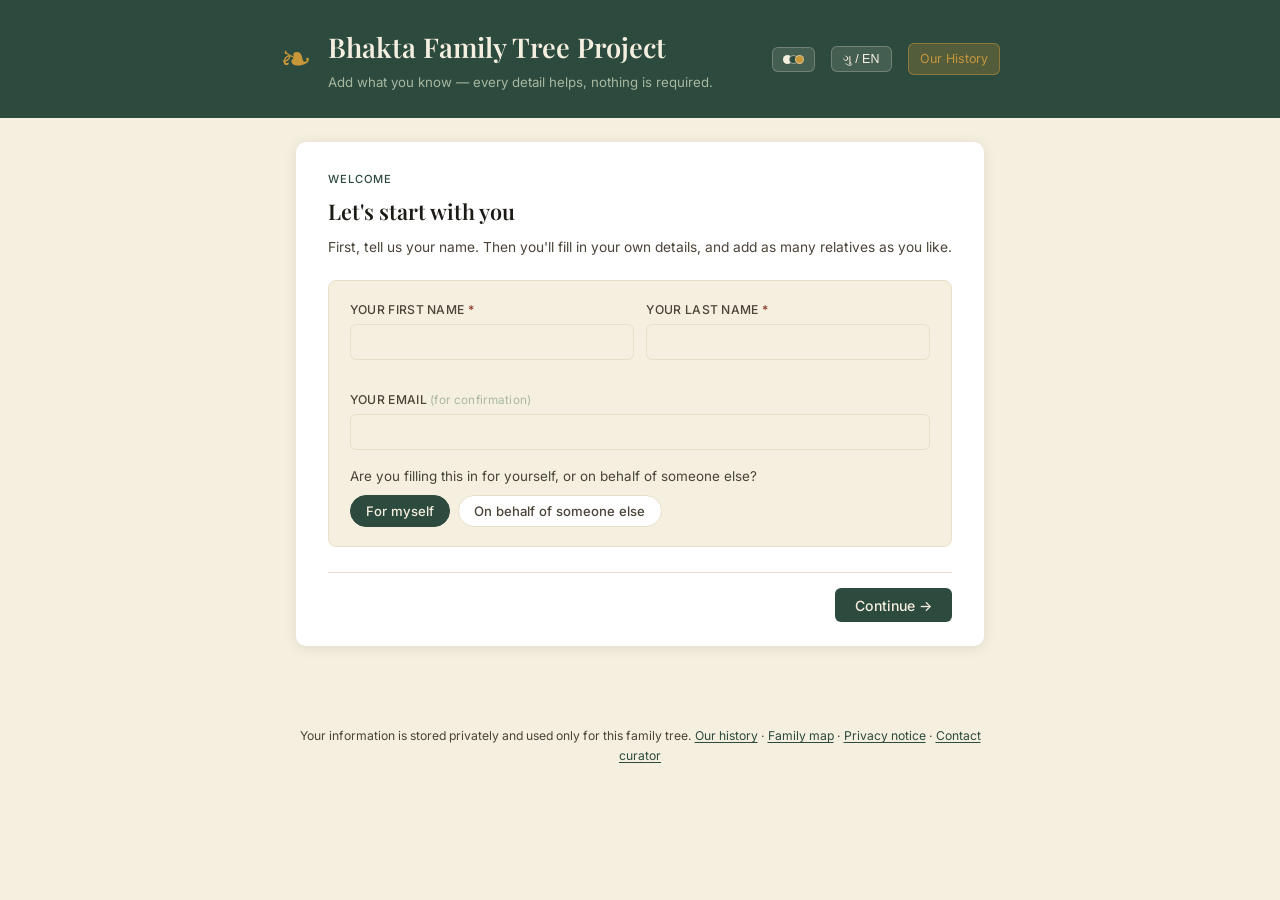
==== commit fbafa13e: "Add interactive family map (map.html) A new page showing villages (gaam) of origin, birthplaces, whe" ====
--- a/index.html
+++ b/index.html
@@ -132,26 +132,15 @@
             <input type="text" id="sMaiden" placeholder="If different"/>
           </div>
           <div class="field-group">
-            <label for="sGotra" data-en="Gotra" data-gu="ગોત્ર">Gotra</label>
-            <input type="text" id="sGotra" placeholder="e.g. Kashyap" list="gotra-list-self"/>
-            <datalist id="gotra-list-self">
-              <option value="Kashyap"/><option value="Vasishtha"/><option value="Bharadwaj"/>
-              <option value="Atri"/><option value="Vishwamitra"/><option value="Jamadagni"/>
-              <option value="Gautama"/><option value="Agastya"/><option value="Gargya"/>
-              <option value="Kaundinya"/><option value="Shrivatsa"/><option value="Sandilya"/>
-              <option value="Mudgala"/><option value="Shandilya"/><option value="Kapila"/>
-            </datalist>
-          </div>
-        </div>
-        <div class="field-group">
-          <label for="sGender" data-en="Gender" data-gu="જાતિ">Gender</label>
-          <select id="sGender">
-            <option value="">— prefer not to say —</option>
-            <option value="female" data-en="Female" data-gu="સ્ત્રી">Female</option>
-            <option value="male"   data-en="Male"   data-gu="પુરુષ">Male</option>
-            <option value="nonbinary">Non-binary</option>
-            <option value="other">Other</option>
-          </select>
+            <label for="sGender" data-en="Gender" data-gu="જાતિ">Gender</label>
+            <select id="sGender">
+              <option value="">— prefer not to say —</option>
+              <option value="female" data-en="Female" data-gu="સ્ત્રી">Female</option>
+              <option value="male"   data-en="Male"   data-gu="પુરુષ">Male</option>
+              <option value="nonbinary">Non-binary</option>
+              <option value="other">Other</option>
+            </select>
+          </div>
         </div>
 
         <div class="sub-nav"><div></div>
@@ -188,7 +177,11 @@
               <div class="field-group"><label data-en="Or approximate age" data-gu="આશરે ઉંમર">Or approximate age</label><input type="number" id="sApproxAge" min="0" max="130" placeholder="e.g. 45"/></div>
               <div class="field-group"><label data-en="Place of birth" data-gu="જન્મ સ્થળ">Place of birth</label><input type="text" id="sBirthPlace" placeholder="City, Country"/></div>
             </div>
-            <div class="field-row" style="margin-top:.5rem">
+          </div>
+        </fieldset>
+
+        <div class="places-block">
+            <div class="field-row">
               <div class="field-group">
                 <label data-en="Village / ancestral origin" data-gu="ગ્રામ / મૂળ">Village / ancestral origin</label>
                 <input type="text" id="sVillageOrigin" placeholder="e.g. Chikhli, Bardoli…" autocomplete="off"/>
@@ -234,8 +227,25 @@
                 </select>
               </div>
             </div>
-          </div>
-        </fieldset>
+            <div class="field-row" style="margin-top:.5rem">
+              <div class="field-group">
+                <label for="sCurrentLocation" data-en="Currently lives in" data-gu="હાલ ક્યાં રહે છે">Currently lives in</label>
+                <input type="text" id="sCurrentLocation" placeholder="City, Country — e.g. Leicester, UK" autocomplete="off"/>
+              </div>
+              <div class="field-group">
+                <label for="sGotra" data-en="Gotra (if known)" data-gu="ગોત્ર (જો ખબર હોય)">Gotra (if known)</label>
+                <input type="text" id="sGotra" placeholder="Skip if unsure" autocomplete="off" list="gotra-list-self"/>
+                <datalist id="gotra-list-self">
+                  <option value="Kashyap"/><option value="Vasishtha"/><option value="Bharadwaj"/>
+                  <option value="Atri"/><option value="Vishwamitra"/><option value="Jamadagni"/>
+                  <option value="Gautama"/><option value="Agastya"/><option value="Gargya"/>
+                  <option value="Kaundinya"/><option value="Shrivatsa"/><option value="Sandilya"/>
+                  <option value="Mudgala"/><option value="Shandilya"/><option value="Kapila"/>
+                </datalist>
+                <span class="field-hint" data-en="Optional — your village matters more" data-gu="વૈકલ્પિક — ગામ વધુ મહત્વનું છે">Optional — your village matters more</span>
+              </div>
+            </div>
+        </div>
 
         <fieldset class="date-fieldset">
           <legend data-en="Death" data-gu="અવસાન">Death <span class="legend-hint">(leave blank if living)</span></legend>
@@ -427,11 +437,11 @@
             <label for="pFirst"><span data-en="First name" data-gu="નામ">First name</span> <span class="req">*</span></label>
             <input type="text" id="pFirst" autocomplete="off"/>
             <span class="field-error" id="pFirstErr"></span>
+            <span class="field-hint" data-en="Older generations: keep Bhai/Ben if it's part of their legal name (e.g. Odhavbhai, Shantaben)" data-gu="જૂની પેઢી: કાયદેસર નામમાં ભાઈ/બેન હોય તો રાખો (દા.ત. ઓધવભાઈ, શાંતાબેન)">Older generations: keep Bhai/Ben if it's part of their legal name (e.g. Odhavbhai, Shantaben)</span>
           </div>
           <div class="field-group">
             <label for="pAlias" data-en="Home / nickname" data-gu="ઘરનું નામ">Home / nickname</label>
             <input type="text" id="pAlias" placeholder="e.g. Ramaben, Kantu" autocomplete="off"/>
-            <span class="field-hint" data-en="Don't include Bhai/Ben — those are honorifics" data-gu="ભાઈ/બેન ન ઉમેરો">Don't include Bhai/Ben — those are honorifics</span>
           </div>
         </div>
         <div class="field-row">
@@ -441,27 +451,15 @@
         <div class="field-row">
           <div class="field-group"><label for="pMaiden" data-en="Maiden / birth name" data-gu="જન્મ અટક">Maiden / birth name</label><input type="text" id="pMaiden" placeholder="If different" autocomplete="off"/></div>
           <div class="field-group">
-            <label for="pGotra" data-en="Gotra" data-gu="ગોત્ર">Gotra</label>
-            <input type="text" id="pGotra" placeholder="e.g. Kashyap" autocomplete="off" list="gotra-list"/>
-            <datalist id="gotra-list">
-              <option value="Kashyap"/><option value="Vasishtha"/><option value="Bharadwaj"/>
-              <option value="Atri"/><option value="Vishwamitra"/><option value="Jamadagni"/>
-              <option value="Gautama"/><option value="Agastya"/><option value="Gargya"/>
-              <option value="Kaundinya"/><option value="Shrivatsa"/><option value="Sandilya"/>
-              <option value="Mudgala"/><option value="Shandilya"/><option value="Kapila"/>
-            </datalist>
-            <span class="field-hint" data-en="Different gotras = definitely different families" data-gu="ભિન્ન ગોત્ર = ભિન્ન કુટુંબ">Different gotras = definitely different families</span>
-          </div>
-        </div>
-        <div class="field-group">
-          <label for="pGender" data-en="Gender" data-gu="જાતિ">Gender</label>
-          <select id="pGender">
-            <option value="">— unknown —</option>
-            <option value="female" data-en="Female" data-gu="સ્ત્રી">Female</option>
-            <option value="male"   data-en="Male"   data-gu="પુરુષ">Male</option>
-            <option value="nonbinary">Non-binary</option>
-            <option value="other">Other</option>
-          </select>
+            <label for="pGender" data-en="Gender" data-gu="જાતિ">Gender</label>
+            <select id="pGender">
+              <option value="">— unknown —</option>
+              <option value="female" data-en="Female" data-gu="સ્ત્રી">Female</option>
+              <option value="male"   data-en="Male"   data-gu="પુરુષ">Male</option>
+              <option value="nonbinary">Non-binary</option>
+              <option value="other">Other</option>
+            </select>
+          </div>
         </div>
         <div class="sub-nav">
           <button type="button" class="btn-ghost" onclick="prevSub(2)">←</button>
@@ -491,7 +489,11 @@
               <div class="field-group"><label data-en="Or approximate age" data-gu="આશરે ઉંમર">Or approximate age</label><input type="number" id="approxAge" min="0" max="130" placeholder="e.g. 72"/></div>
               <div class="field-group"><label data-en="Place of birth" data-gu="જન્મ સ્થળ">Place of birth</label><input type="text" id="birthPlace" placeholder="City, Country"/></div>
             </div>
-            <div class="field-row" style="margin-top:.5rem">
+          </div>
+        </fieldset>
+
+        <div class="places-block">
+            <div class="field-row">
               <div class="field-group">
                 <label data-en="Village / ancestral origin" data-gu="ગ્રામ">Village / ancestral origin</label>
                 <input type="text" id="villageOrigin" placeholder="e.g. Chikhli, Bardoli…" autocomplete="off"/>
@@ -537,8 +539,25 @@
                 </select>
               </div>
             </div>
-          </div>
-        </fieldset>
+            <div class="field-row" style="margin-top:.5rem">
+              <div class="field-group">
+                <label for="currentLocation" data-en="Currently lives in" data-gu="હાલ ક્યાં રહે છે">Currently lives in</label>
+                <input type="text" id="currentLocation" placeholder="City, Country — e.g. Leicester, UK" autocomplete="off"/>
+              </div>
+              <div class="field-group">
+                <label for="pGotra" data-en="Gotra (if known)" data-gu="ગોત્ર (જો ખબર હોય)">Gotra (if known)</label>
+                <input type="text" id="pGotra" placeholder="Skip if unsure" autocomplete="off" list="gotra-list"/>
+                <datalist id="gotra-list">
+                  <option value="Kashyap"/><option value="Vasishtha"/><option value="Bharadwaj"/>
+                  <option value="Atri"/><option value="Vishwamitra"/><option value="Jamadagni"/>
+                  <option value="Gautama"/><option value="Agastya"/><option value="Gargya"/>
+                  <option value="Kaundinya"/><option value="Shrivatsa"/><option value="Sandilya"/>
+                  <option value="Mudgala"/><option value="Shandilya"/><option value="Kapila"/>
+                </datalist>
+                <span class="field-hint" data-en="Optional — their village matters more" data-gu="વૈકલ્પિક — ગામ વધુ મહત્વનું છે">Optional — their village matters more</span>
+              </div>
+            </div>
+        </div>
         <fieldset class="date-fieldset">
           <legend data-en="Death" data-gu="અવસાન">Death <span class="legend-hint">(leave blank if living)</span></legend>
           <div class="unknown-row"><label class="unknown-check"><input type="checkbox" id="dodUnknown" onchange="toggleHide('dodFields',this.checked)"/><span data-en="Deceased but date unknown" data-gu="અવસાન, તારીખ અજ્ઞાત">Deceased but date unknown</span></label></div>
@@ -677,6 +696,7 @@
 <footer class="site-footer">
   <p>Your information is stored privately and used only for this family tree.
   <a href="history.html" target="_blank" rel="noopener">Our history</a> ·
+  <a href="map.html">Family map</a> ·
   <a href="PRIVACY.md" target="_blank" rel="noopener">Privacy notice</a> ·
   <a href="mailto:bhakta.family.tree@gmail.com">Contact curator</a></p>
 </footer>
--- a/css/style.css
+++ b/css/style.css
@@ -163,6 +163,9 @@
 /* Village hint */
 .village-hint{font-size:.74rem;color:var(--forest);background:color-mix(in srgb,var(--forest) 7%,transparent);border-radius:4px;padding:.18rem .5rem;display:block;margin-top:.15rem}
 
+/* Village & places block (outside the birth-date fieldset so "date unknown" never hides it) */
+.places-block{margin:.2rem 0 1rem}
+
 /* Person summary */
 .person-summary{background:var(--parchment);border:1px solid var(--parchment-d);border-radius:var(--radius);padding:.75rem .9rem;font-size:.83rem;color:var(--ink-soft);margin-bottom:.5rem;line-height:1.75}
 .person-summary strong{color:var(--ink);font-weight:500}
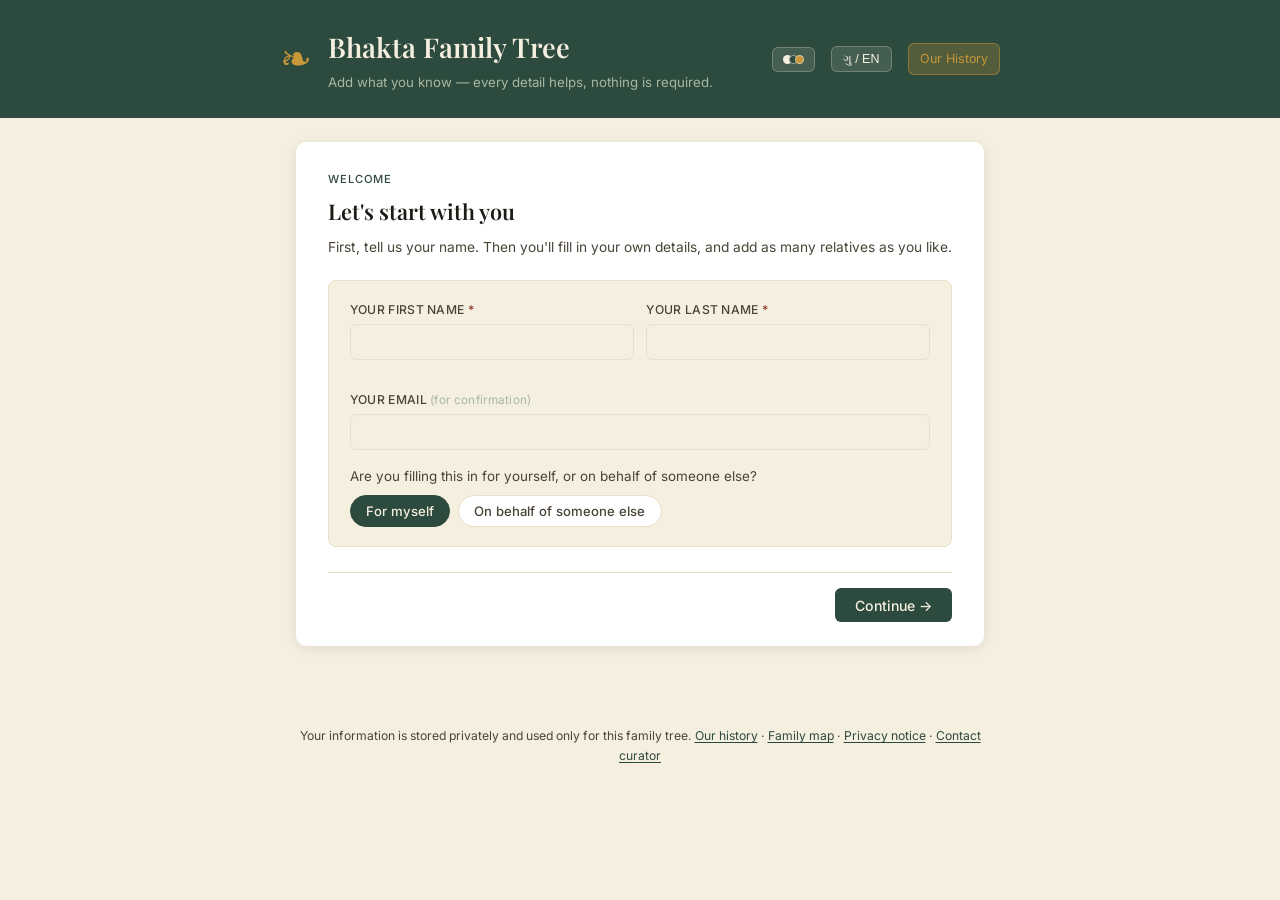
==== commit 6dd89386: "Rename form heading to "Bhakta Family Tree" Co-Authored-By: Claude Opus 5.5 <noreply@anthropic.com> " ====
--- a/index.html
+++ b/index.html
@@ -15,7 +15,7 @@
   <div class="header-inner">
     <div class="tree-glyph" aria-hidden="true">❧</div>
     <div class="header-text">
-      <h1>Bhakta Family Tree Project</h1>
+      <h1>Bhakta Family Tree</h1>
       <p class="header-sub">Add what you know — every detail helps, nothing is required.</p>
     </div>
     <span data-theme-slot></span>
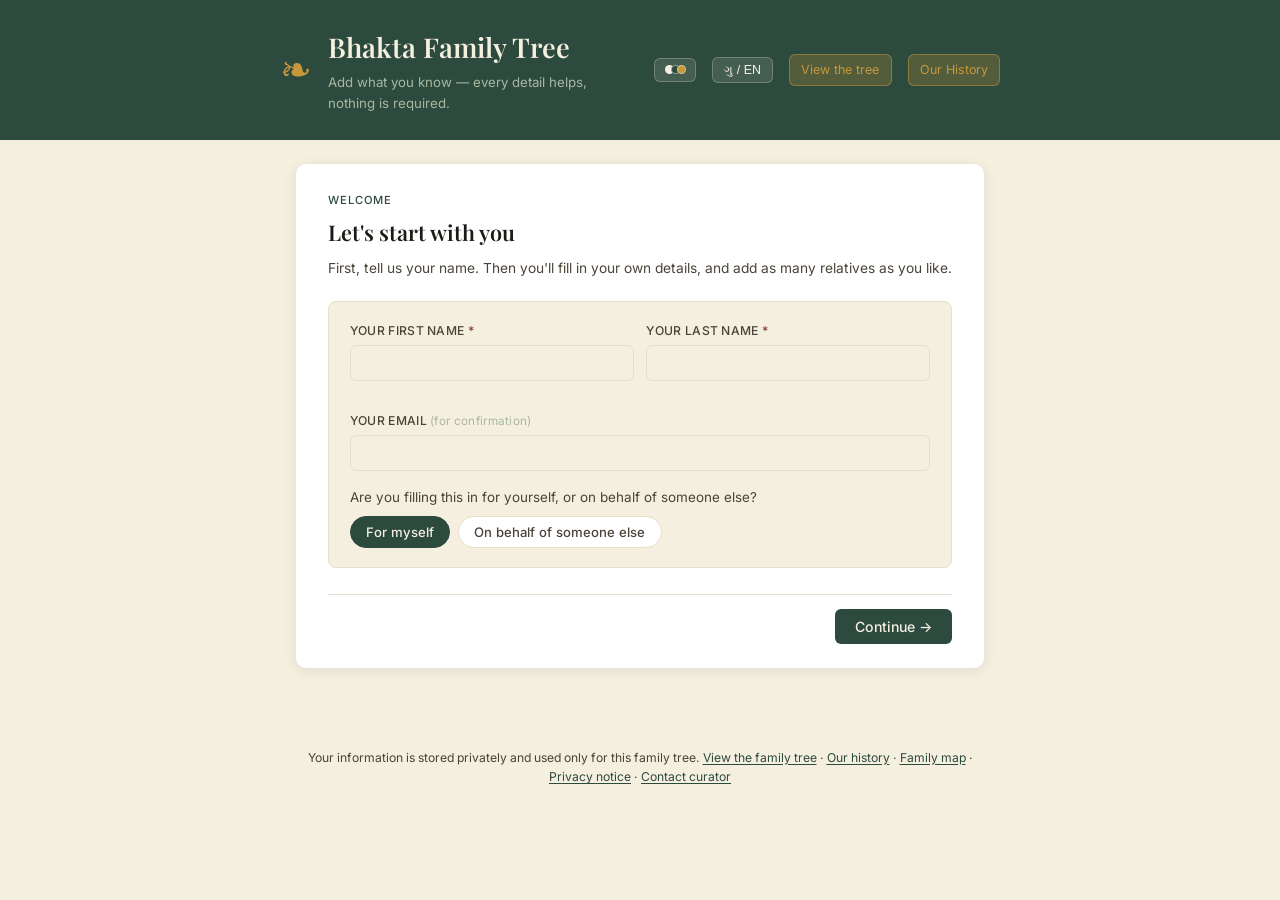
==== commit 31c0c524: "Grey out unlinked countries on the map; link the tree from the form - map.html: countries with no fa" ====
--- a/index.html
+++ b/index.html
@@ -20,6 +20,7 @@
     </div>
     <span data-theme-slot></span>
     <button class="btn-lang" id="langToggle" onclick="toggleLang()" aria-label="Switch language">ગુ / EN</button>
+    <a class="btn-history" href="viewer.html" title="Browse the family tree" data-en="View the tree" data-gu="વંશવૃક્ષ જુઓ">View the tree</a>
     <a class="btn-history" href="history.html" target="_blank" rel="noopener" title="Learn about the Bhakta family history">Our History</a>
   </div>
 </header>
@@ -695,6 +696,7 @@
 
 <footer class="site-footer">
   <p>Your information is stored privately and used only for this family tree.
+  <a href="viewer.html">View the family tree</a> ·
   <a href="history.html" target="_blank" rel="noopener">Our history</a> ·
   <a href="map.html">Family map</a> ·
   <a href="PRIVACY.md" target="_blank" rel="noopener">Privacy notice</a> ·
--- a/css/style.css
+++ b/css/style.css
@@ -209,6 +209,8 @@
 
 /* Responsive */
 @media(max-width:560px){
+  .header-inner{flex-wrap:wrap;row-gap:.6rem}
+  .header-text{flex:1 1 calc(100% - 3.5rem)}   /* glyph + title on row 1, buttons wrap below */
   .phase{padding:1.3rem 1rem 1.1rem}
   .field-row,.field-row.triple{grid-template-columns:1fr}
   .dyn-row{grid-template-columns:1fr auto}
